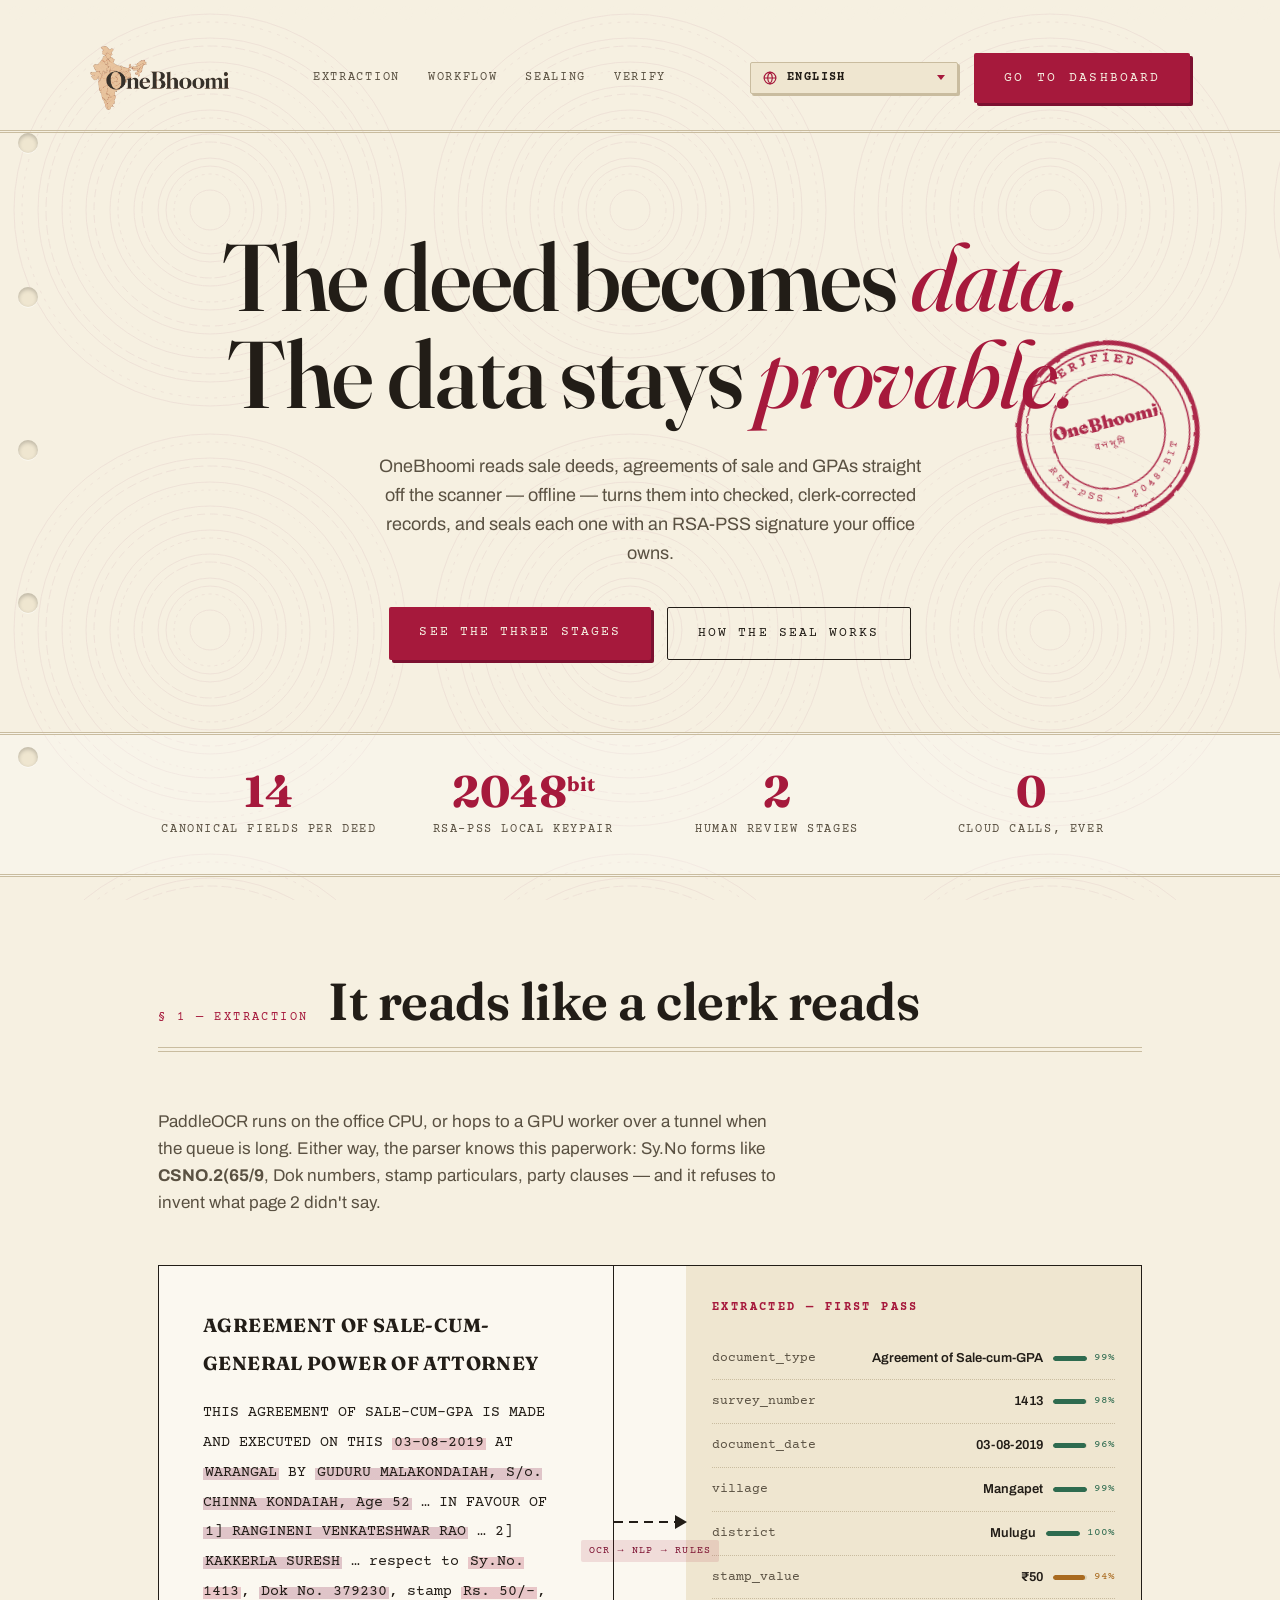
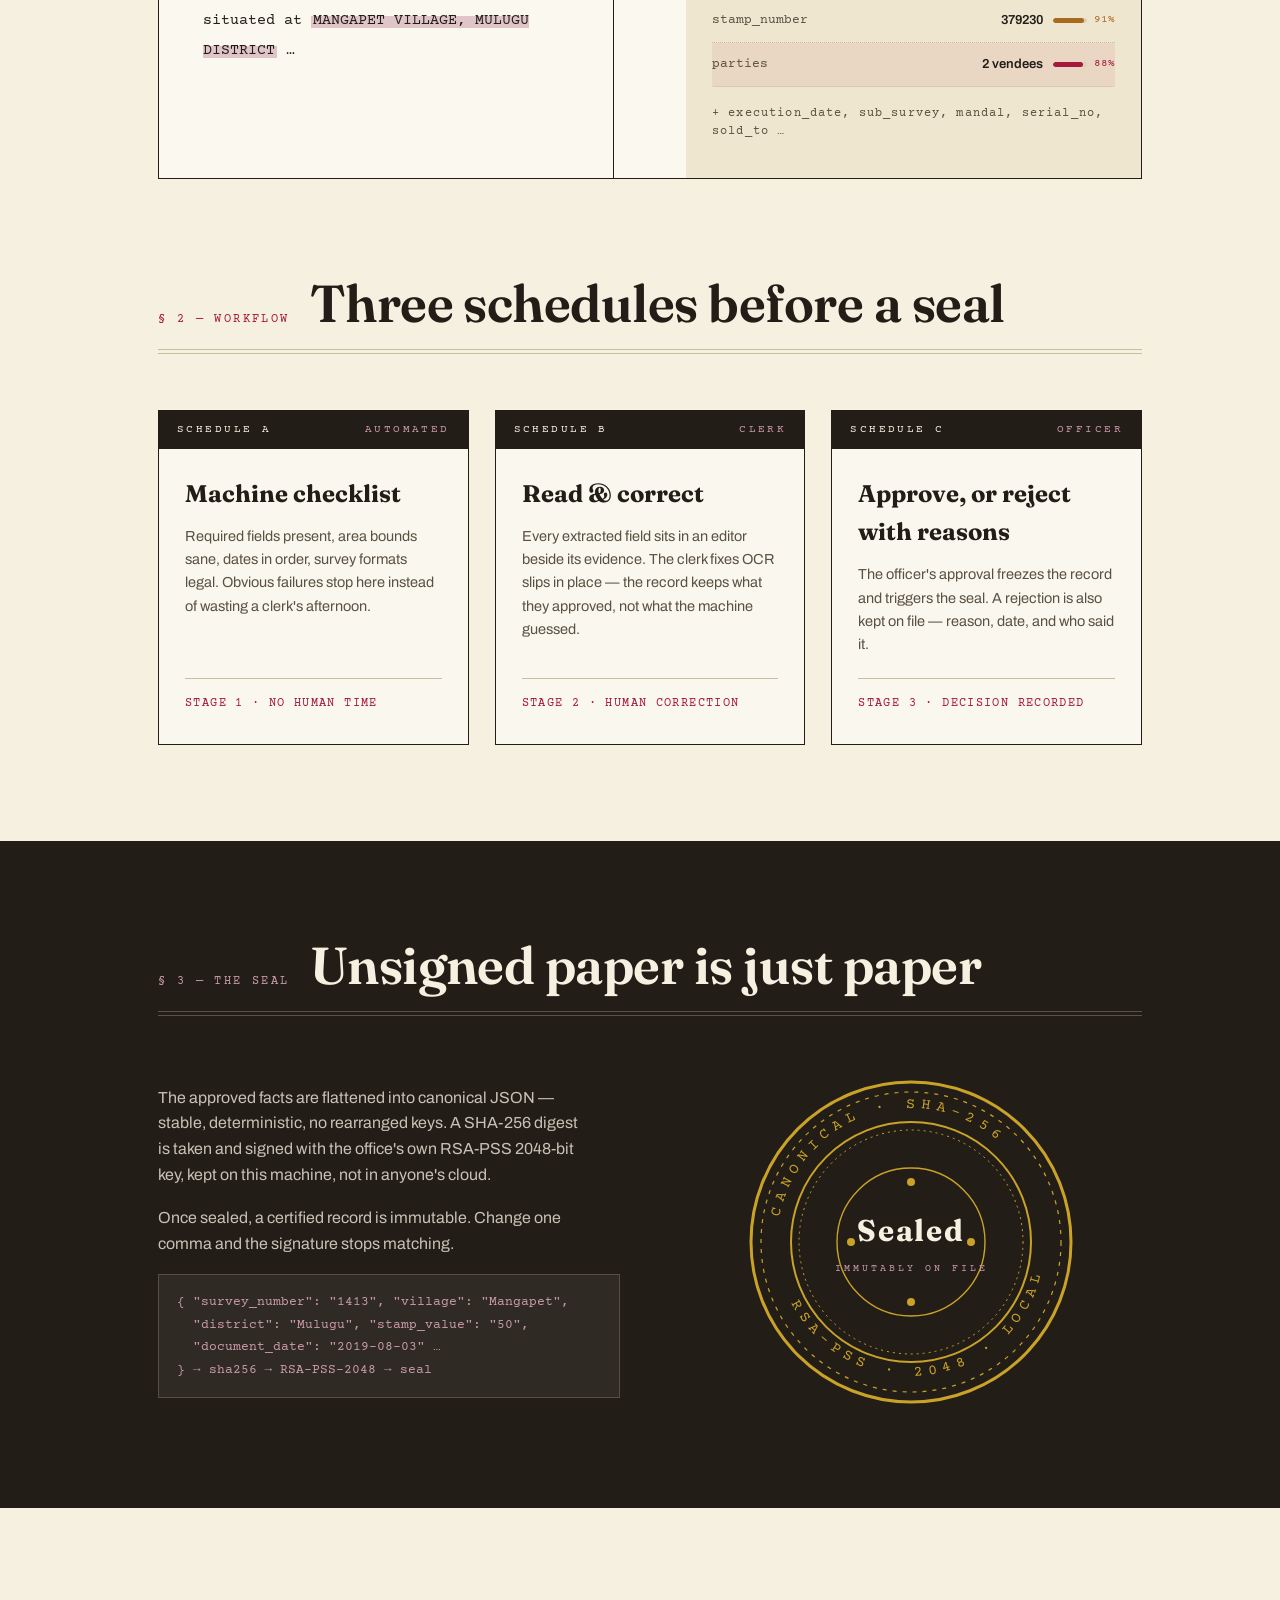
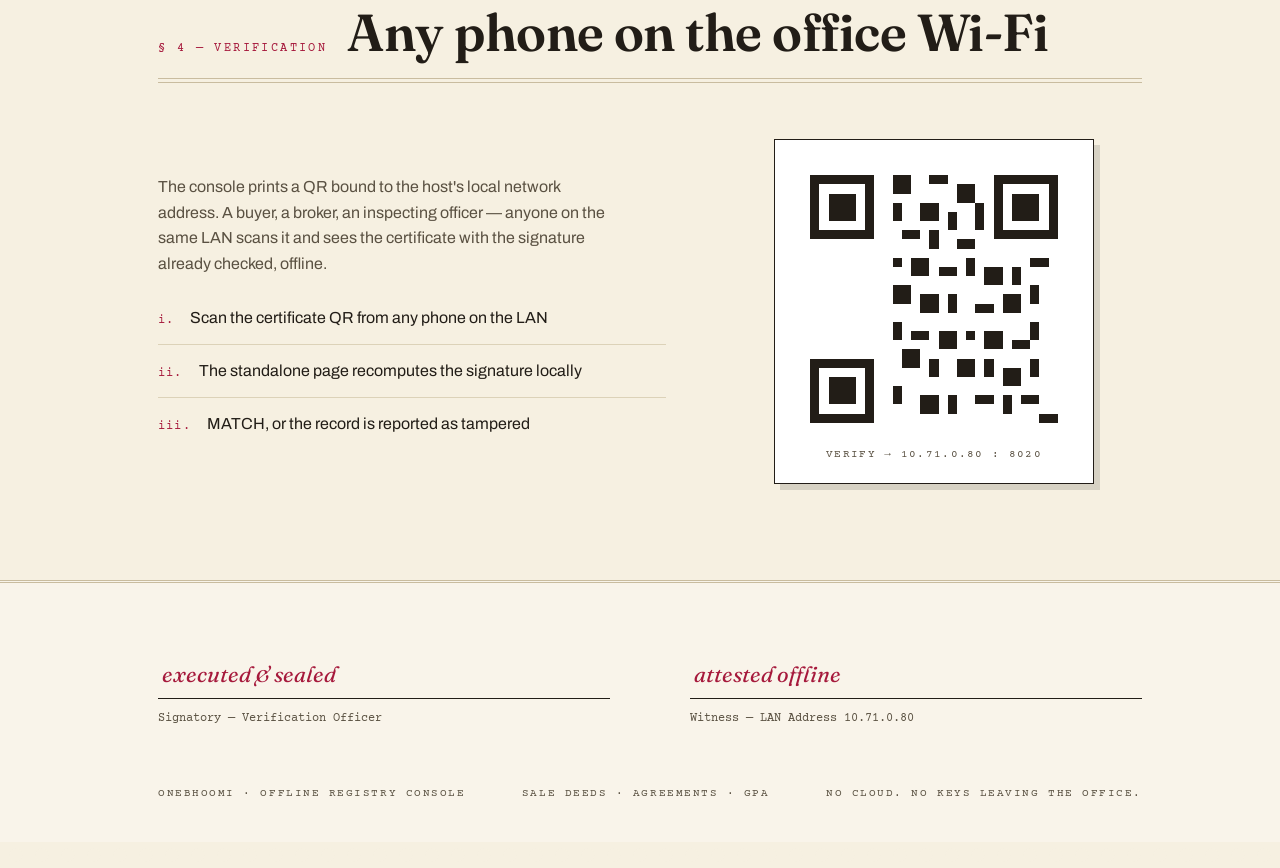
==== 01-onebhoomi-final.html @ 7a5bbd80 "Initial commit: OneBhoomi land digitization platform" ====
<!DOCTYPE html>
<html lang="en">
<head>
<meta charset="UTF-8">
<meta name="viewport" content="width=device-width, initial-scale=1.0">
<title>OneBhoomi — Offline Registry for Land Records</title>
<link rel="preconnect" href="https://fonts.googleapis.com">
<link rel="preconnect" href="https://fonts.gstatic.com" crossorigin>
<link href="https://fonts.googleapis.com/css2?family=Fraunces:ital,opsz,wght@0,9..144,300..900;1,9..144,300..900&family=Archivo:wght@400;500;600;700&family=Courier+Prime:ital,wght@0,400;0,700;1,400&family=Noto+Sans+Devanagari:wght@400;500;600;700&family=Noto+Sans+Telugu:wght@400;500;600;700&family=Noto+Sans+Kannada:wght@400;500;600;700&family=Noto+Sans+Tamil:wght@400;500;600;700&display=swap" rel="stylesheet">
<style>
  :root{
    --paper:#F6F0E1;
    --paper-deep:#EFE6D0;
    --ink:#221D17;
    --ink-soft:#5A5142;
    --stamp:#A6193C;
    --stamp-deep:#7C1030;
    --rosette:#C99AA8;
    --green:#2E6B4F;
    --rule:#C9BC9F;
    --rule-soft:#DCD2B8;
    --serif:"Fraunces",Georgia,serif;
    --type:"Courier Prime","Courier New",monospace;
    --sans:"Archivo",system-ui,sans-serif;
  }
  *{margin:0;padding:0;box-sizing:border-box}
  html{scroll-behavior:smooth}
  body{
    background:var(--paper);
    color:var(--ink);
    font-family:var(--sans);
    font-size:16px;
    line-height:1.6;
    overflow-x:hidden;
  }
  ::selection{background:var(--stamp);color:var(--paper)}

  /* ---------- security guilloche backdrop ---------- */
  .security-bg{
    position:fixed;inset:0;z-index:0;pointer-events:none;
    background-image:url("data:image/svg+xml,%3Csvg xmlns='http://www.w3.org/2000/svg' width='420' height='420' viewBox='0 0 420 420'%3E%3Cg fill='none' stroke='%23C99AA8' stroke-width='1' opacity='.33'%3E%3Ccircle cx='210' cy='210' r='196'/%3E%3Ccircle cx='210' cy='210' r='188' stroke-dasharray='3 6'/%3E%3Ccircle cx='210' cy='210' r='172'/%3E%3Ccircle cx='210' cy='210' r='164' stroke-dasharray='10 4'/%3E%3Ccircle cx='210' cy='210' r='148'/%3E%3Ccircle cx='210' cy='210' r='140' stroke-dasharray='2 5'/%3E%3Ccircle cx='210' cy='210' r='124'/%3E%3Ccircle cx='210' cy='210' r='116' stroke-dasharray='8 5'/%3E%3Ccircle cx='210' cy='210' r='100'/%3E%3Ccircle cx='210' cy='210' r='92' stroke-dasharray='4 4'/%3E%3Ccircle cx='210' cy='210' r='76'/%3E%3Ccircle cx='210' cy='210' r='68' stroke-dasharray='12 3'/%3E%3Ccircle cx='210' cy='210' r='52'/%3E%3Ccircle cx='210' cy='210' r='44'/%3E%3Ccircle cx='210' cy='210' r='36' stroke-dasharray='3 4'/%3E%3Ccircle cx='210' cy='210' r='20'/%3E%3C/g%3E%3C/svg%3E");
    background-size:420px 420px;
    opacity:.5;
  }
  .page{position:relative;z-index:1}

  /* ---------- perforated top & bottom edges ---------- */
  .perf{
    height:26px;width:100%;
    background-image:radial-gradient(circle at 13px 13px, var(--paper) 6px, transparent 7px);
    background-size:26px 26px;
    background-position:center top;
  }
  .perf.bottom{background-position:center bottom}

  /* ---------- marginal punch holes ---------- */
  .punches{position:fixed;left:18px;top:0;bottom:0;width:22px;z-index:2;display:flex;flex-direction:column;justify-content:space-evenly;pointer-events:none}
  .punches i{width:20px;height:20px;border-radius:50%;background:var(--paper-deep);box-shadow:inset 0 2px 4px rgba(0,0,0,.22), 0 1px 0 rgba(255,255,255,.5);display:block}
  @media(max-width:900px){.punches{display:none}}

  .wrap{max-width:1100px;margin:0 auto;padding:0 48px 0 68px}
  @media(max-width:640px){.wrap{padding:0 22px}}

  /* ---------- header as register heading ---------- */
  
  /* ---------- language selector badge (matches registry theme) ---------- */
  .lang-picker {
    display: inline-flex;
    align-items: center;
    gap: 8px;
    background: var(--paper-deep);
    border: 1.5px solid var(--rule);
    border-radius: 2px;
    padding: 6px 12px;
    box-shadow: 2px 2px 0 var(--rule);
    transition: all .15s ease;
    cursor: pointer;
    vertical-align: middle;
  }
  .lang-picker:hover, .lang-picker:focus-within {
    border-color: var(--stamp);
    box-shadow: 2px 2px 0 var(--stamp-deep);
    background: #FFFDF6;
  }
  .lang-picker svg.lang-svg {
    width: 14px;
    height: 14px;
    stroke: var(--stamp);
    fill: none;
    flex-shrink: 0;
    display: inline-block;
    vertical-align: middle;
  }
  .lang-dropdown {
    background: transparent;
    border: none;
    outline: none;
    box-shadow: none;
    font-family: var(--type);
    font-size: 11.5px;
    font-weight: 700;
    letter-spacing: .12em;
    text-transform: uppercase;
    color: var(--ink);
    cursor: pointer;
    appearance: none;
    -webkit-appearance: none;
    -moz-appearance: none;
    padding: 2px 20px 2px 2px;
    margin: 0;
    line-height: 1.2;
    background-image: url("data:image/svg+xml,%3Csvg xmlns='http://www.w3.org/2000/svg' width='10' height='6' viewBox='0 0 10 6'%3E%3Cpath fill='%23A6193C' d='M0 0l5 6 5-6z'/%3E%3C/svg%3E");
    background-repeat: no-repeat;
    background-position: right center;
    background-size: 8px 5px;
  }
  .lang-dropdown:focus {
    outline: none;
    box-shadow: none;
  }
  .lang-dropdown option {
    background: #FFFDF6;
    color: #221D17;
    font-family: var(--sans);
    font-size: 13px;
    font-weight: 600;
    padding: 8px 12px;
    text-transform: none;
    letter-spacing: normal;
  }
  
  /* Font fallbacks for Indic languages */
  html[lang="hi"] body, html[lang="hi"] p, html[lang="hi"] .lede, html[lang="hi"] span, html[lang="hi"] a { font-family: "Noto Sans Devanagari", var(--sans); }
  html[lang="te"] body, html[lang="te"] p, html[lang="te"] .lede, html[lang="te"] span, html[lang="te"] a { font-family: "Noto Sans Telugu", var(--sans); }
  html[lang="kn"] body, html[lang="kn"] p, html[lang="kn"] .lede, html[lang="kn"] span, html[lang="kn"] a { font-family: "Noto Sans Kannada", var(--sans); }
  html[lang="ta"] body, html[lang="ta"] p, html[lang="ta"] .lede, html[lang="ta"] span, html[lang="ta"] a { font-family: "Noto Sans Tamil", var(--sans); }

  header{border-bottom:3px double var(--rule)}
  .reg-bar{
    display:flex;align-items:center;justify-content:space-between;
    padding:20px 0;gap:24px;flex-wrap:nowrap;
  }
  .brand{
    display:flex;align-items:center;gap:14px;text-decoration:none;color:var(--ink);
    white-space:nowrap;flex-shrink:0;
  }
  .brand b{
    font-family:var(--serif);font-weight:900;font-size:26px;letter-spacing:.04em;
    white-space:nowrap;
  }
  .brand span{
    font-family:var(--type);font-size:11px;letter-spacing:.14em;color:var(--stamp);
    text-transform:uppercase;white-space:nowrap;display:inline-block;
  }
  nav{
    display:flex;gap:28px;align-items:center;white-space:nowrap;
  }
  nav a{
    font-family:var(--type);font-size:12px;letter-spacing:.14em;text-transform:uppercase;
    color:var(--ink-soft);text-decoration:none;white-space:nowrap;
  }
  nav a:hover{color:var(--stamp)}
  nav a:focus-visible{outline:2px solid var(--stamp);outline-offset:4px}
  .reg-no{font-family:var(--type);font-size:11px;color:var(--ink-soft);letter-spacing:.12em;white-space:nowrap}
  .reg-right{
    display:flex;align-items:center;gap:16px;white-space:nowrap;flex-shrink:0;
  }
  .btn-head{
    padding:11px 20px;font-size:11.5px;letter-spacing:.14em;word-spacing:.18em;
    white-space:nowrap;flex:none;
  }
  @media(max-width:1100px){.reg-no{display:none}}
  @media(max-width:820px){nav{display:none}}
  @media(max-width:520px){.btn-head{padding:9px 14px}}

  /* ---------- hero ---------- */
  .hero{position:relative;padding:88px 0 72px;text-align:center}
  .hero .eyebrow{
    font-family:var(--type);font-size:12px;letter-spacing:.28em;text-transform:uppercase;
    color:var(--stamp);margin-bottom:28px;
  }
  h1{
    font-family:var(--serif);font-weight:560;
    font-size:clamp(44px,7.4vw,96px);
    line-height:1.02;letter-spacing:-.015em;
    max-width:15ch;margin:0 auto;
  }
  h1 em{font-style:italic;font-weight:420;color:var(--stamp)}
  .hero p.lede{
    max-width:56ch;margin:30px auto 0;font-size:18px;color:var(--ink-soft);
  }
  .hero .acts{margin-top:40px;display:flex;gap:16px;justify-content:center;flex-wrap:wrap}
  .btn{
    font-family:var(--type);font-size:13px;letter-spacing:.16em;text-transform:uppercase;
    text-decoration:none;padding:15px 30px;border-radius:2px;transition:transform .15s ease, box-shadow .15s ease;
  }
  .btn:focus-visible{outline:3px solid var(--stamp);outline-offset:3px}
  .btn-primary{
    background:var(--stamp);color:var(--paper);
    box-shadow:3px 3px 0 var(--stamp-deep);
  }
  .btn-primary:hover{transform:translate(-2px,-2px);box-shadow:5px 5px 0 var(--stamp-deep)}
  .btn-ghost{color:var(--ink);border:1.5px solid var(--ink)}
  .btn-ghost:hover{background:var(--ink);color:var(--paper)}

  /* ---------- rubber stamp (signature) ---------- */
  .stamp{
    position:absolute;right:6%;top:34%;width:190px;height:190px;
    transform:rotate(-14deg) scale(3.4);opacity:0;
    animation:slam .62s cubic-bezier(.2,1.6,.35,1) 1.05s forwards;
    pointer-events:none;
  }
  @media(max-width:1000px){.stamp{right:2%;top:6%;width:130px;height:130px}}
  @media(max-width:640px){.stamp{position:absolute;right:6px;top:-4px;width:104px;height:104px}}
  .stamp svg{width:100%;height:100%;filter:url(#roughen)}
  @keyframes slam{
    0%{transform:rotate(9deg) scale(3.4);opacity:0}
    60%{opacity:1}
    100%{transform:rotate(-14deg) scale(1);opacity:.92}
  }

  /* ---------- particulars strip ---------- */
  .particulars{border-top:3px double var(--rule);border-bottom:3px double var(--rule);padding:34px 0;background:rgba(255,255,255,.28);text-align:center}
  .part-grid{display:grid;grid-template-columns:repeat(4,1fr);gap:32px;text-align:center;justify-items:center;align-items:start}
  @media(max-width:820px){.part-grid{grid-template-columns:repeat(2,1fr)}}
  .part{text-align:center;width:100%}
  .part b{display:block;font-family:var(--serif);font-weight:700;font-size:44px;line-height:1;color:var(--stamp);text-align:center}
  .part b sup{font-size:20px}
  .part span{font-family:var(--type);font-size:11.5px;letter-spacing:.14em;text-transform:uppercase;color:var(--ink-soft);display:block;margin-top:8px;text-align:center}

  /* ---------- section chrome: legal double rules ---------- */
  section{padding:96px 0}
  .sec-head{display:flex;align-items:baseline;gap:20px;margin-bottom:18px;flex-wrap:wrap}
  .sec-head .no{font-family:var(--type);font-size:12px;letter-spacing:.2em;color:var(--stamp);text-transform:uppercase;white-space:nowrap}
  .sec-head h2{font-family:var(--serif);font-weight:620;font-size:clamp(30px,4.4vw,52px);letter-spacing:-.01em;line-height:1.08}
  .sec-sub{max-width:62ch;color:var(--ink-soft);margin-bottom:48px;font-size:17px}
  .double-rule{border:0;border-top:1px solid var(--rule);border-bottom:1px solid var(--rule);height:5px;margin:0 0 56px}

  /* ---------- extraction demo: the parties clause ---------- */
  .extract{display:grid;grid-template-columns:1fr 72px 1fr;gap:0;border:1.5px solid var(--ink);background:rgba(255,255,255,.5)}
  @media(max-width:900px){.extract{grid-template-columns:1fr}}
  .deed{padding:40px 44px;border-right:1.5px solid var(--ink);position:relative;overflow:hidden}
  @media(max-width:900px){.deed{border-right:0;border-bottom:1.5px solid var(--ink)}}
  .deed .clause-head{font-family:var(--serif);font-weight:700;font-size:19px;letter-spacing:.02em;text-transform:uppercase;margin-bottom:16px}
  .deed p{font-family:var(--type);font-size:14.5px;line-height:2.05;color:var(--ink)}
  .hl{background:linear-gradient(transparent 18%, rgba(201,154,168,.55) 18%, rgba(201,154,168,.55) 92%, transparent 92%);padding:0 2px}
  .hl.hot{background:linear-gradient(transparent 18%, rgba(166,25,60,.22) 18%, rgba(166,25,60,.22) 92%, transparent 92%)}
  .fields{padding:32px 26px 36px;background:var(--paper-deep)}
  .fields h3{font-family:var(--type);font-size:12px;letter-spacing:.2em;text-transform:uppercase;color:var(--stamp);margin-bottom:20px}
  .field{display:flex;justify-content:space-between;align-items:center;gap:10px;padding:11px 0;border-bottom:1px dotted var(--rule);font-size:13px}
  .field:last-child{border-bottom:0}
  .field .k{font-family:var(--type);color:var(--ink-soft);flex:none}
  .field .v{font-family:var(--sans);font-weight:600;text-align:right;flex:1}
  .field .conf{display:flex;align-items:center;gap:7px;flex:none}
  .field .conf .bar{width:34px;height:5px;background:var(--rule-soft);border-radius:99px;overflow:hidden}
  .field .conf .bar i{display:block;height:100%;border-radius:99px}
  .field .conf .pc{font-family:var(--type);font-size:10.5px;color:var(--ink-soft);font-variant-numeric:tabular-nums}
  .conf.c-hi .pc{color:var(--green)}  .conf.c-hi .bar i{background:var(--green)}
  .conf.c-md .pc{color:#A96A1F}      .conf.c-md .bar i{background:#A96A1F}
  .conf.c-lo .pc{color:var(--stamp)} .conf.c-lo .bar i{background:var(--stamp)}
  .field.flagged{background:rgba(166,25,60,.08);border-radius:2px}
  .fields .more{margin-top:18px;font-family:var(--type);font-size:11.5px;color:var(--ink-soft);letter-spacing:.1em}

  /* ---------- reading-bench motion (ported from prototype 05 · Sankalan) ---------- */
  .pipe-arrow{display:grid;place-items:center;position:relative;z-index:1}
  .pipe-arrow .shaft{
    width:100%;height:2px;position:relative;
    background:repeating-linear-gradient(90deg,var(--ink) 0 9px,transparent 9px 15px);
    animation:pipeflow 1s linear infinite;
  }
  .pipe-arrow .shaft::after{
    content:"";position:absolute;right:-1px;top:-6px;
    border-left:12px solid var(--ink);border-top:7px solid transparent;border-bottom:7px solid transparent;
  }
  .pipe-arrow .lbl{
    position:absolute;top:calc(50% + 18px);white-space:nowrap;
    font-family:var(--type);font-size:10px;letter-spacing:.12em;color:var(--stamp-deep);
    background:rgba(166,25,60,.12);padding:3px 8px;border-radius:2px;
  }
  @keyframes pipeflow{to{background-position:15px 0}}
  @keyframes pipeflowV{to{background-position:0 15px}}
  .deed::after{
    content:"";position:absolute;left:0;right:0;top:-70px;height:46px;
    background:linear-gradient(180deg,transparent,rgba(166,25,60,.18),transparent);
    animation:scanline 4.6s ease-in-out infinite;pointer-events:none;
  }
  @keyframes scanline{0%{top:-70px}55%,100%{top:105%}}
  @keyframes fieldIn{from{opacity:0;transform:translateX(12px)}to{opacity:1;transform:none}}
  .extract.in .field{animation:fieldIn .45s cubic-bezier(.22,.61,.36,1) backwards}
  .extract.in .field:nth-of-type(1){animation-delay:.18s}
  .extract.in .field:nth-of-type(2){animation-delay:.25s}
  .extract.in .field:nth-of-type(3){animation-delay:.32s}
  .extract.in .field:nth-of-type(4){animation-delay:.39s}
  .extract.in .field:nth-of-type(5){animation-delay:.46s}
  .extract.in .field:nth-of-type(6){animation-delay:.53s}
  .extract.in .field:nth-of-type(7){animation-delay:.60s}
  .extract.in .field:nth-of-type(8){animation-delay:.67s}
  @media(max-width:900px){
    .pipe-arrow{display:flex;align-items:center;justify-content:center;gap:12px;padding:14px 0 6px}
    .pipe-arrow .shaft{
      width:2px;height:38px;flex:none;
      background:repeating-linear-gradient(180deg,var(--ink) 0 9px,transparent 9px 15px);
      animation-name:pipeflowV;
    }
    .pipe-arrow .shaft::after{
      right:auto;left:50%;top:auto;bottom:-1px;transform:translateX(-50%);
      border-left:7px solid transparent;border-right:7px solid transparent;
      border-top:12px solid var(--ink);border-bottom:0;
    }
    .pipe-arrow .lbl{position:static;white-space:normal}
  }
  @media(max-width:520px){
    .field .conf .bar{width:26px}
    .field .conf .pc{display:none}
  }

  /* ---------- schedules (workflow) ---------- */
  .schedules{display:grid;grid-template-columns:repeat(3,1fr);gap:26px}
  @media(max-width:900px){.schedules{grid-template-columns:1fr}}
  .schedule{border:1.5px solid var(--ink);background:rgba(255,255,255,.45);display:flex;flex-direction:column}
  .schedule .tab{
    font-family:var(--type);font-size:11px;letter-spacing:.22em;text-transform:uppercase;
    background:var(--ink);color:var(--paper);padding:10px 18px;display:flex;justify-content:space-between
  }
  .schedule .tab em{font-style:normal;color:var(--rosette)}
  .schedule .body{padding:26px 26px 30px;flex:1;display:flex;flex-direction:column}
  .schedule h3{font-family:var(--serif);font-weight:700;font-size:24px;margin-bottom:12px}
  .schedule p{color:var(--ink-soft);font-size:14.5px;flex:1}
  .schedule .foot{margin-top:22px;padding-top:16px;border-top:1px solid var(--rule);font-family:var(--type);font-size:11.5px;letter-spacing:.12em;text-transform:uppercase;color:var(--stamp)}

  /* ---------- sealing section ---------- */
  .sealing{background:var(--ink);color:var(--paper);position:relative;overflow:hidden}
  .sealing .wrap{position:relative;z-index:1}
  .sealing .sec-head .no{color:var(--rosette)}
  .sealing h2{color:var(--paper)}
  .sealing .sec-sub{color:rgba(246,240,225,.72)}
  .seal-grid{display:grid;grid-template-columns:1fr 1fr;gap:60px;align-items:center}
  @media(max-width:900px){.seal-grid{grid-template-columns:1fr}}
  .seal-grid p{color:rgba(246,240,225,.78);font-size:16px;max-width:48ch;margin-bottom:18px}
  .seal-grid code{
    display:block;font-family:var(--type);font-size:12.5px;color:var(--rosette);
    background:rgba(246,240,225,.06);border:1px solid rgba(246,240,225,.18);
    padding:16px 18px;line-height:1.8;overflow-x:auto;white-space:nowrap
  }
  .seal-visual{display:flex;justify-content:center;position:relative}
  .big-seal{width:min(340px,80vw);animation:slowspin 90s linear infinite}
  @keyframes slowspin{to{transform:rotate(360deg)}}
  .seal-center{
    position:absolute;inset:0;display:flex;flex-direction:column;align-items:center;justify-content:center;
    text-align:center;pointer-events:none;
  }
  .seal-center b{font-family:var(--serif);font-size:30px;letter-spacing:.06em}
  .seal-center span{font-family:var(--type);font-size:10px;letter-spacing:.3em;color:var(--rosette);margin-top:6px;text-transform:uppercase}

  /* ---------- LAN verify ---------- */
  .lan{display:grid;grid-template-columns:1.1fr .9fr;gap:60px;align-items:center}
  @media(max-width:900px){.lan{grid-template-columns:1fr}}
  .lan-copy p{color:var(--ink-soft);font-size:16px;margin-bottom:16px;max-width:50ch}
  .lan-steps{list-style:none;margin-top:8px}
  .lan-steps li{
    display:flex;gap:16px;align-items:baseline;padding:13px 0;border-bottom:1px solid var(--rule-soft);
  }
  .lan-steps li:last-child{border-bottom:0}
  .lan-steps .n{font-family:var(--type);color:var(--stamp);font-size:12px;letter-spacing:.1em;white-space:nowrap}
  .qr-card{
    justify-self:center;background:#fff;border:1.5px solid var(--ink);padding:26px 26px 20px;
    box-shadow:6px 6px 0 rgba(34,29,23,.14);transform:rotate(1.6deg);max-width:320px;text-align:center
  }
  .qr-card svg{width:100%;height:auto;display:block}
  .qr-card figcaption{margin-top:14px;font-family:var(--type);font-size:11px;letter-spacing:.12em;color:var(--ink-soft);text-transform:uppercase}

  /* ---------- footer ---------- */
  footer{border-top:3px double var(--rule);padding:64px 0 40px;background:rgba(255,255,255,.3)}
  .sig-row{display:grid;grid-template-columns:1fr 1fr;gap:80px;margin-bottom:56px}
  @media(max-width:700px){.sig-row{grid-template-columns:1fr;gap:48px}}
  .sig{font-family:var(--type);font-size:12px;color:var(--ink-soft)}
  .sig .line{border-bottom:1.5px solid var(--ink);height:52px;margin-bottom:10px;display:flex;align-items:flex-end;padding:0 4px 6px;font-family:var(--serif);font-style:italic;font-size:22px;color:var(--stamp)}
  .foot-note{display:flex;justify-content:space-between;gap:20px;flex-wrap:wrap;font-family:var(--type);font-size:11px;letter-spacing:.14em;text-transform:uppercase;color:var(--ink-soft)}

  /* ---------- reveals ---------- */
  .rv{opacity:0;transform:translateY(26px);transition:opacity .7s ease, transform .7s ease}
  .rv.in{opacity:1;transform:none}
  @media (prefers-reduced-motion: reduce){
    .rv{opacity:1;transform:none;transition:none}
    .stamp{animation:none;transform:rotate(-14deg) scale(1);opacity:.92}
    .big-seal{animation:none}
    html{scroll-behavior:auto}
    .deed::after{display:none}
    .pipe-arrow .shaft{animation:none}
    .extract.in .field{animation:none}
  }
  .static .stamp{animation:none;transform:rotate(-14deg) scale(1);opacity:.92}
  .static .big-seal{animation:none}
  .static .rv{opacity:1;transform:none;transition:none}
  .static .deed::after{display:none}
  .static .pipe-arrow .shaft{animation:none}
  .static .extract.in .field{animation:none}
</style>
</head>
<body>

<div class="security-bg" aria-hidden="true"></div>
<div class="punches" aria-hidden="true"><i></i><i></i><i></i><i></i><i></i></div>

<svg width="0" height="0" style="position:absolute" aria-hidden="true">
  <filter id="roughen">
    <feTurbulence type="fractalNoise" baseFrequency="0.09" numOctaves="2" result="n"/>
    <feDisplacementMap in="SourceGraphic" in2="n" scale="2.5"/>
  </filter>
</svg>

<div class="perf" aria-hidden="true"></div>
<div class="page">

<header>
  <div class="wrap reg-bar">
    <a class="brand" href="#top" style="display:inline-flex; align-items:center; text-decoration:none;">
      <img src="/logo.png?v=20260904d" alt="OneBhoomi" style="height:64px; width:auto; display:block; mix-blend-mode:multiply; filter:contrast(1.02);">
    </a>


    <nav aria-label="Sections">
      <a href="#extraction" data-i18n="nav_extract">Extraction</a>
      <a href="#workflow" data-i18n="nav_workflow">Workflow</a>
      <a href="#sealing" data-i18n="nav_sealing">Sealing</a>
      <a href="#verify" data-i18n="nav_verify">Verify</a>
    </nav>
    <div class="reg-right">
      <div class="lang-picker" title="Change Language">
        <svg class="lang-svg" viewBox="0 0 24 24" stroke-width="2" stroke-linecap="round" stroke-linejoin="round">
          <circle cx="12" cy="12" r="10"></circle>
          <line x1="2" y1="12" x2="22" y2="12"></line>
          <path d="M12 2a15.3 15.3 0 0 1 4 10 15.3 15.3 0 0 1-4 10 15.3 15.3 0 0 1-4-10 15.3 15.3 0 0 1 4-10z"></path>
        </svg>
        <select id="langSelect" class="lang-dropdown" aria-label="Select Language">
          <option value="en" selected>English</option>
          <option value="hi">हिंदी (Hindi)</option>
          <option value="te">తెలుగు (Telugu)</option>
          <option value="kn">ಕನ್ನಡ (Kannada)</option>
          <option value="ta">தமிழ் (Tamil)</option>
        </select>
      </div>
      <a class="btn btn-primary btn-head" href="/dashboard" data-i18n="nav_dashboard">Go to Dashboard</a>
    </div>
</header>

<main id="top">

  <!-- HERO -->
  <section class="hero" style="padding-top:96px">
    <div class="wrap">
      <h1 data-i18n="hero_h1">The deed becomes <em>data.</em><br>The data stays <em>provable.</em></h1>
      <p class="lede" data-i18n="hero_lede">OneBhoomi reads sale deeds, agreements of sale and GPAs straight off the scanner — offline — turns them into checked, clerk-corrected records, and seals each one with an RSA-PSS signature your office owns.</p>
      <div class="acts">
        <a class="btn btn-primary" href="#workflow" data-i18n="hero_act_stages">See the three stages</a>
        <a class="btn btn-ghost" href="#sealing" data-i18n="hero_act_seal">How the seal works</a>
      </div>
      <div class="stamp" aria-hidden="true">
        <svg viewBox="0 0 200 200">
          <circle cx="100" cy="100" r="94" fill="none" stroke="#A6193C" stroke-width="5"/>
          <circle cx="100" cy="100" r="86" fill="none" stroke="#A6193C" stroke-width="1.6"/>
          <circle cx="100" cy="100" r="60" fill="none" stroke="#A6193C" stroke-width="1.6"/>
          <path id="stArcTop" d="M 100 100 m -74 0 a 74 74 0 1 1 148 0" fill="none"/>
          <path id="stArcBot" d="M 100 100 m -73 0 a 73 73 0 1 0 146 0" fill="none"/>
          <text font-family="Courier Prime, monospace" font-size="14.5" letter-spacing="3.4" fill="#A6193C" font-weight="700" text-anchor="middle">
            <textPath href="#stArcTop" startOffset="50%" data-i18n="stamp_top">VERIFIED</textPath>
          </text>
          <text font-family="Courier Prime, monospace" font-size="11.5" letter-spacing="2.6" fill="#A6193C" text-anchor="middle">
            <textPath href="#stArcBot" startOffset="50%" data-i18n="stamp_bot">RSA-PSS · 2048-BIT</textPath>
          </text>
          <text x="100" y="96" text-anchor="middle" font-family="Fraunces, serif" font-weight="900" font-size="19" fill="#A6193C" data-i18n="stamp_brand">OneBhoomi</text>
          <text x="100" y="116" text-anchor="middle" font-family="Courier Prime, monospace" font-size="10" letter-spacing="2" fill="#A6193C" data-i18n="stamp_sub">वनभूमि</text>
        </svg>
      </div>
    </div>
  </section>

  <!-- PARTICULARS -->
  <div class="particulars">
    <div class="wrap part-grid">
      <div class="part rv"><b>14</b><span data-i18n="part_fields">canonical fields per deed</span></div>
      <div class="part rv"><b>2048<sup>bit</sup></b><span data-i18n="part_keys">RSA-PSS local keypair</span></div>
      <div class="part rv"><b>2</b><span data-i18n="part_stages">human review stages</span></div>
      <div class="part rv"><b>0</b><span data-i18n="part_cloud">cloud calls, ever</span></div>
    </div>
  </div>

  <!-- EXTRACTION -->
  <section id="extraction">
    <div class="wrap">
      <div class="sec-head rv"><span class="no" data-i18n="sec1_no">§ 1 — Extraction</span><h2 data-i18n="sec1_h2">It reads like a clerk reads</h2></div>
      <hr class="double-rule">
      <p class="sec-sub rv" data-i18n="sec1_sub">PaddleOCR runs on the office CPU, or hops to a GPU worker over a tunnel when the queue is long. Either way, the parser knows this paperwork: Sy.No forms like <strong>CSNO.2(65/9</strong>, Dok numbers, stamp particulars, party clauses — and it refuses to invent what page&nbsp;2 didn't say.</p>
      <!-- reading-bench motion ported from prototypes/05-sankalan: scan-line sweep, flowing arrow, field cascade, confidence fills -->
      <div class="extract rv">
        <div class="deed">
          <p class="clause-head" data-i18n="deed_clause">Agreement of Sale-cum-General Power of Attorney</p>
          <p data-i18n="deed_excerpt">THIS AGREEMENT OF SALE-CUM-GPA IS MADE AND EXECUTED ON THIS <span class="hl hot">03-08-2019</span> AT <span class="hl">WARANGAL</span> BY <span class="hl">GUDURU MALAKONDAIAH, S/o. CHINNA KONDAIAH, Age 52</span> … IN FAVOUR OF <span class="hl">1] RANGINENI VENKATESHWAR RAO</span> … 2] <span class="hl">KAKKERLA SURESH</span> … respect to <span class="hl hot">Sy.No. 1413</span>, <span class="hl">Dok No. 379230</span>, stamp <span class="hl hot">Rs. 50/-</span>, situated at <span class="hl">MANGAPET VILLAGE, MULUGU DISTRICT</span> …</p>
        </div>
        <div class="pipe-arrow" aria-hidden="true">
          <div class="shaft"></div>
          <span class="lbl" data-i18n="pipe_lbl">OCR → NLP → RULES</span>
        </div>
        <aside class="fields" aria-label="Extracted fields">
          <h3 data-i18n="ext_first_pass">Extracted — first pass</h3>
          <div class="field"><span class="k" data-i18n="k_doc_type">document_type</span><span class="v" data-i18n="v_doc_type">Agreement of Sale-cum-GPA</span><span class="conf c-hi"><span class="bar"><i style="width:99%"></i></span><span class="pc">99%</span></span></div>
          <div class="field"><span class="k" data-i18n="k_survey_no">survey_number</span><span class="v">1413</span><span class="conf c-hi"><span class="bar"><i style="width:98%"></i></span><span class="pc">98%</span></span></div>
          <div class="field"><span class="k" data-i18n="k_doc_date">document_date</span><span class="v">03-08-2019</span><span class="conf c-hi"><span class="bar"><i style="width:96%"></i></span><span class="pc">96%</span></span></div>
          <div class="field"><span class="k" data-i18n="k_village">village</span><span class="v" data-i18n="v_village">Mangapet</span><span class="conf c-hi"><span class="bar"><i style="width:99%"></i></span><span class="pc">99%</span></span></div>
          <div class="field"><span class="k" data-i18n="k_district">district</span><span class="v" data-i18n="v_district">Mulugu</span><span class="conf c-hi"><span class="bar"><i style="width:100%"></i></span><span class="pc">100%</span></span></div>
          <div class="field"><span class="k" data-i18n="k_stamp_val">stamp_value</span><span class="v">₹50</span><span class="conf c-md"><span class="bar"><i style="width:94%"></i></span><span class="pc">94%</span></span></div>
          <div class="field"><span class="k" data-i18n="k_stamp_no">stamp_number</span><span class="v">379230</span><span class="conf c-md"><span class="bar"><i style="width:91%"></i></span><span class="pc">91%</span></span></div>
          <div class="field flagged"><span class="k" data-i18n="k_parties">parties</span><span class="v" data-i18n="v_parties">2 vendees</span><span class="conf c-lo"><span class="bar"><i style="width:88%"></i></span><span class="pc">88%</span></span></div>
          <p class="more" data-i18n="ext_more">+ execution_date, sub_survey, mandal, serial_no, sold_to …</p>
        </aside>
      </div>
    </div>
  </section>

  <!-- WORKFLOW -->
  <section id="workflow" style="padding-top:0">
    <div class="wrap">
      <div class="sec-head rv"><span class="no" data-i18n="sec2_no">§ 2 — Workflow</span><h2 data-i18n="sec2_h2">Three schedules before a seal</h2></div>
      <hr class="double-rule">
      <div class="schedules">
        <article class="schedule rv">
          <div class="tab"><span data-i18n="sched_a_tab">Schedule A</span><em data-i18n="sched_a_sub">automated</em></div>
          <div class="body">
            <h3 data-i18n="sched_a_h3">Machine checklist</h3>
            <p data-i18n="sched_a_p">Required fields present, area bounds sane, dates in order, survey formats legal. Obvious failures stop here instead of wasting a clerk's afternoon.</p>
            <div class="foot" data-i18n="sched_a_foot">Stage 1 · No human time</div>
          </div>
        </article>
        <article class="schedule rv">
          <div class="tab"><span data-i18n="sched_b_tab">Schedule B</span><em data-i18n="sched_b_sub">clerk</em></div>
          <div class="body">
            <h3 data-i18n="sched_b_h3">Read &amp; correct</h3>
            <p data-i18n="sched_b_p">Every extracted field sits in an editor beside its evidence. The clerk fixes OCR slips in place — the record keeps what they approved, not what the machine guessed.</p>
            <div class="foot" data-i18n="sched_b_foot">Stage 2 · Human correction</div>
          </div>
        </article>
        <article class="schedule rv">
          <div class="tab"><span data-i18n="sched_c_tab">Schedule C</span><em data-i18n="sched_c_sub">officer</em></div>
          <div class="body">
            <h3 data-i18n="sched_c_h3">Approve, or reject with reasons</h3>
            <p data-i18n="sched_c_p">The officer's approval freezes the record and triggers the seal. A rejection is also kept on file — reason, date, and who said it.</p>
            <div class="foot" data-i18n="sched_c_foot">Stage 3 · Decision recorded</div>
          </div>
        </article>
      </div>
    </div>
  </section>

  <!-- SEALING -->
  <section id="sealing" class="sealing">
    <div class="wrap">
      <div class="sec-head rv"><span class="no" data-i18n="sec3_no">§ 3 — The Seal</span><h2 data-i18n="sec3_h2">Unsigned paper is just paper</h2></div>
      <hr class="double-rule" style="border-color:rgba(246,240,225,.25)">
      <div class="seal-grid">
        <div class="rv">
          <p data-i18n="sec3_p1">The approved facts are flattened into canonical JSON — stable, deterministic, no rearranged keys. A SHA-256 digest is taken and signed with the office's own RSA-PSS 2048-bit key, kept on this machine, not in anyone's cloud.</p>
          <p data-i18n="sec3_p2">Once sealed, a certified record is immutable. Change one comma and the signature stops matching.</p>
          <code>{ "survey_number": "1413", "village": "Mangapet",<br>&nbsp;&nbsp;"district": "Mulugu", "stamp_value": "50",<br>&nbsp;&nbsp;"document_date": "2019-08-03" …<br>} → sha256 → RSA-PSS-2048 → seal</code>
        </div>
        <div class="seal-visual rv">
          <svg class="big-seal" viewBox="0 0 340 340" aria-hidden="true">
            <g fill="none" stroke="#C9A227">
              <circle cx="170" cy="170" r="160" stroke-width="3"/>
              <circle cx="170" cy="170" r="150" stroke-width="1.2" stroke-dasharray="4 6"/>
              <circle cx="170" cy="170" r="120" stroke-width="2"/>
              <circle cx="170" cy="170" r="112" stroke-width="1" stroke-dasharray="2 4"/>
              <circle cx="170" cy="170" r="74" stroke-width="1.4"/>
            </g>
            <path id="sealTop" d="M 170 170 m -134 0 a 134 134 0 1 1 268 0" fill="none"/>
            <path id="sealBot" d="M 170 170 m -134 0 a 134 134 0 1 0 268 0" fill="none"/>
            <text font-family="Courier Prime, monospace" font-size="15" letter-spacing="6" fill="#C9A227">
              <textPath href="#sealTop" startOffset="6%" data-i18n="seal_circle_top">CANONICAL · SHA-256</textPath>
            </text>
          <text font-family="Courier Prime, monospace" font-size="15" letter-spacing="6" fill="#C9A227">
            <textPath href="#sealBot" startOffset="15%" data-i18n="seal_circle_bot">RSA-PSS · 2048 · LOCAL</textPath>
          </text>
            <g fill="#C9A227">
              <circle cx="170" cy="110" r="4"/><circle cx="230" cy="170" r="4"/>
              <circle cx="170" cy="230" r="4"/><circle cx="110" cy="170" r="4"/>
            </g>
          </svg>
          <div class="seal-center"><b data-i18n="seal_center_h">Sealed</b><span data-i18n="seal_center_sub">Immutably on file</span></div>
        </div>
      </div>
    </div>
  </section>

  <!-- LAN VERIFY -->
  <section id="verify">
    <div class="wrap">
      <div class="sec-head rv"><span class="no" data-i18n="sec4_no">§ 4 — Verification</span><h2 data-i18n="sec4_h2">Any phone on the office Wi-Fi</h2></div>
      <hr class="double-rule">
      <div class="lan">
        <div class="lan-copy rv">
          <p data-i18n="sec4_p">The console prints a QR bound to the host's local network address. A buyer, a broker, an inspecting officer — anyone on the same LAN scans it and sees the certificate with the signature already checked, offline.</p>
          <ul class="lan-steps">
            <li><span class="n">i.</span><span data-i18n="sec4_step1">Scan the certificate QR from any phone on the LAN</span></li>
            <li><span class="n">ii.</span><span data-i18n="sec4_step2">The standalone page recomputes the signature locally</span></li>
            <li><span class="n">iii.</span><span data-i18n="sec4_step3">MATCH, or the record is reported as tampered</span></li>
          </ul>
        </div>
        <figure class="qr-card rv" aria-label="Sample certificate QR code">
          <svg viewBox="0 0 29 29" shape-rendering="crispEdges" role="img" aria-label="Decorative QR pattern">
            <rect width="29" height="29" fill="#fff"/>
            <g fill="#221D17">
              <rect x="1" y="1" width="7" height="7"/><rect x="21" y="1" width="7" height="7"/><rect x="1" y="21" width="7" height="7"/>
              <rect x="2" y="2" width="5" height="5" fill="#fff"/><rect x="22" y="2" width="5" height="5" fill="#fff"/><rect x="2" y="22" width="5" height="5" fill="#fff"/>
              <rect x="3" y="3" width="3" height="3"/><rect x="23" y="3" width="3" height="3"/><rect x="3" y="23" width="3" height="3"/>
              <path d="M10 1h2v2h-2zM14 1h2v1h-2zM17 2h2v2h-2zM10 4h1v2h-1zM13 4h2v2h-2zM16 5h1v2h-1zM19 4h1v3h-1zM11 7h2v1h-2zM14 7h1v2h-1zM17 8h2v1h-2zM10 10h1v1h-1zM12 10h2v2h-2zM15 11h2v1h-2zM18 10h1v2h-1zM20 11h2v2h-2zM23 11h1v2h-1zM25 10h2v1h-2zM10 13h2v2h-2zM13 14h2v2h-2zM16 14h1v2h-1zM19 15h2v1h-2zM22 14h2v2h-2zM25 13h1v2h-1zM10 17h1v2h-1zM12 18h2v1h-2zM15 18h2v2h-2zM18 18h1v1h-1zM20 18h2v2h-2zM23 19h2v1h-2zM25 17h1v2h-1zM11 20h2v2h-2zM14 21h1v2h-1zM17 21h2v2h-2zM20 21h1v2h-1zM22 22h2v2h-2zM25 21h1v2h-1zM10 24h1v2h-1zM13 25h2v2h-2zM16 25h1v2h-1zM19 25h2v1h-2zM22 25h1v2h-1zM24 25h2v1h-2zM26 27h2v1h-2z"/>
            </g>
          </svg>
          <figcaption>verify → 10.71.0.80 : 8020</figcaption>
        </figure>
      </div>
    </div>
  </section>

</main>

<footer>
  <div class="wrap">
    <div class="sig-row">
      <div class="sig"><div class="line" data-i18n="sig_officer_line">executed &amp; sealed</div><span data-i18n="sig_officer_lbl">Signatory — Verification Officer</span></div>
      <div class="sig"><div class="line" data-i18n="sig_witness_line">attested offline</div><span data-i18n="sig_witness_lbl">Witness — LAN Address 10.71.0.80</span></div>
    </div>
    <div class="foot-note">
      <span data-i18n="footer_title">OneBhoomi · Offline Registry Console</span>
      <span data-i18n="footer_sub">Sale Deeds · Agreements · GPA</span>
      <span data-i18n="footer_cloud">No cloud. No keys leaving the office.</span>
    </div>
  </div>
</footer>

</div>
<div class="perf bottom" aria-hidden="true"></div>

<script>
  const STATIC = new URLSearchParams(location.search).has('static');
  if (STATIC) document.documentElement.classList.add('static');
  const REDUCED = window.matchMedia('(prefers-reduced-motion: reduce)').matches;

  /* confidence bars: zeroed here, filled when the bench reveals (ported from prototype 05) */
  const bench = document.querySelector('.extract');
  if (bench && !STATIC && !REDUCED && 'IntersectionObserver' in window) {
    bench.querySelectorAll('.conf .bar i').forEach(bar=>{
      bar.dataset.w = bar.style.width;
      bar.style.width = '0%';
    });
  }

  const io = new IntersectionObserver((es)=>{
    es.forEach(e=>{
      if(!e.isIntersecting) return;
      e.target.classList.add('in');
      if(e.target === bench){
        bench.querySelectorAll('.conf .bar i').forEach((bar,i)=>{
          setTimeout(()=>{
            bar.style.transition = 'width .5s cubic-bezier(.22,.61,.36,1)';
            bar.style.width = bar.dataset.w;
          }, 260 + i*70);
        });
      }
      io.unobserve(e.target);
    });
  },{threshold:.15});
  document.querySelectorAll('.rv').forEach(el=>io.observe(el));
</script>

<script>
const ONEBHOOMI_I18N = {"en": {"brand_title": "OneBhoomi", "brand_sub": "offline registry", "nav_extract": "Extraction", "nav_workflow": "Workflow", "nav_sealing": "Sealing", "nav_verify": "Verify", "nav_dashboard": "Go to Dashboard", "hero_eyebrow": "India Non-Judicial · ₹50 · Telangana", "hero_h1": "The deed becomes <em>data.</em><br>The data stays <em>provable.</em>", "hero_lede": "OneBhoomi reads sale deeds, agreements of sale and GPAs straight off the scanner — offline — turns them into checked, clerk-corrected records, and seals each one with an RSA-PSS signature your office owns.", "hero_act_stages": "See the three stages", "hero_act_seal": "How the seal works", "stamp_top": "VERIFIED", "stamp_bot": "RSA-PSS · 2048-BIT", "stamp_brand": "OneBhoomi", "stamp_sub": "वनभूमि", "part_fields": "canonical fields per deed", "part_keys": "RSA-PSS local keypair", "part_stages": "human review stages", "part_cloud": "cloud calls, ever", "sec1_no": "§ 1 — Extraction", "sec1_h2": "It reads like a clerk reads", "sec1_sub": "PaddleOCR runs on the office CPU, or hops to a GPU worker over a tunnel when the queue is long. Either way, the parser knows this paperwork: Sy.No forms like <strong>CSNO.2(65/9</strong>, Dok numbers, stamp particulars, party clauses — and it refuses to invent what page&nbsp;2 didn't say.", "deed_clause": "Agreement of Sale-cum-General Power of Attorney", "deed_excerpt": "THIS AGREEMENT OF SALE-CUM-GPA IS MADE AND EXECUTED ON THIS <span class=\"hl hot\">03-08-2019</span> AT <span class=\"hl\">WARANGAL</span> BY <span class=\"hl\">GUDURU MALAKONDAIAH, S/o. CHINNA KONDAIAH, Age 52</span> … IN FAVOUR OF <span class=\"hl\">1] RANGINENI VENKATESHWAR RAO</span> … 2] <span class=\"hl\">KAKKERLA SURESH</span> … respect to <span class=\"hl hot\">Sy.No. 1413</span>, <span class=\"hl\">Dok No. 379230</span>, stamp <span class=\"hl hot\">Rs. 50/-</span>, situated at <span class=\"hl\">MANGAPET VILLAGE, MULUGU DISTRICT</span> …", "pipe_lbl": "OCR → NLP → RULES", "ext_first_pass": "Extracted — first pass", "k_doc_type": "document_type", "v_doc_type": "Agreement of Sale-cum-GPA", "k_survey_no": "survey_number", "k_doc_date": "document_date", "k_village": "village", "v_village": "Mangapet", "k_district": "district", "v_district": "Mulugu", "k_stamp_val": "stamp_value", "k_stamp_no": "stamp_number", "k_parties": "parties", "v_parties": "2 vendees", "ext_more": "+ execution_date, sub_survey, mandal, serial_no, sold_to …", "sec2_no": "§ 2 — Workflow", "sec2_h2": "Three schedules before a seal", "sched_a_tab": "Schedule A", "sched_a_sub": "automated", "sched_a_h3": "Machine checklist", "sched_a_p": "Required fields present, area bounds sane, dates in order, survey formats legal. Obvious failures stop here instead of wasting a clerk's afternoon.", "sched_a_foot": "Stage 1 · No human time", "sched_b_tab": "Schedule B", "sched_b_sub": "clerk", "sched_b_h3": "Read &amp; correct", "sched_b_p": "Every extracted field sits in an editor beside its evidence. The clerk fixes OCR slips in place — the record keeps what they approved, not what the machine guessed.", "sched_b_foot": "Stage 2 · Human correction", "sched_c_tab": "Schedule C", "sched_c_sub": "officer", "sched_c_h3": "Approve, or reject with reasons", "sched_c_p": "The officer's approval freezes the record and triggers the seal. A rejection is also kept on file — reason, date, and who said it.", "sched_c_foot": "Stage 3 · Decision recorded", "sec3_no": "§ 3 — The Seal", "sec3_h2": "Unsigned paper is just paper", "sec3_p1": "The approved facts are flattened into canonical JSON — stable, deterministic, no rearranged keys. A SHA-256 digest is taken and signed with the office's own RSA-PSS 2048-bit key, kept on this machine, not in anyone's cloud.", "sec3_p2": "Once sealed, a certified record is immutable. Change one comma and the signature stops matching.", "seal_circle_top": "CANONICAL · SHA-256", "seal_circle_bot": "RSA-PSS · 2048 · LOCAL", "seal_center_h": "Sealed", "seal_center_sub": "Immutably on file", "sec4_no": "§ 4 — Verification", "sec4_h2": "Any phone on the office Wi-Fi", "sec4_p": "The console prints a QR bound to the host's local network address. A buyer, a broker, an inspecting officer — anyone on the same LAN scans it and sees the certificate with the signature already checked, offline.", "sec4_step1": "Scan the certificate QR from any phone on the LAN", "sec4_step2": "The standalone page recomputes the signature locally", "sec4_step3": "MATCH, or the record is reported as tampered", "sig_officer_line": "executed &amp; sealed", "sig_officer_lbl": "Signatory — Verification Officer", "sig_witness_line": "attested offline", "sig_witness_lbl": "Witness — LAN Address 10.71.0.80", "footer_title": "OneBhoomi · Offline Registry Console", "footer_sub": "Sale Deeds · Agreements · GPA", "footer_cloud": "No cloud. No keys leaving the office."}, "hi": {"brand_title": "वनभूमि", "brand_sub": "वनभूमि &nbsp;·&nbsp; ऑफ़लाइन रजिस्ट्री", "nav_extract": "निष्कर्षण", "nav_workflow": "कार्यप्रणाली", "nav_sealing": "डिजिटल मुहर", "nav_verify": "सत्यापन", "nav_dashboard": "डैशबोर्ड पर जाएं", "hero_eyebrow": "भारत गैर-न्यायिक · ₹50 · तेलंगाना", "hero_h1": "विलेख बनता है <em>डेटा।</em><br>डेटा रहता है <em>प्रमाण्य।</em>", "hero_lede": "वनभूमि बिक्री विलेख, बिक्री समझौते और जीपीए को स्कैनर से सीधे ऑफ़लाइन पढ़ता है — क्लर्क द्वारा सत्यापित रिकॉर्ड में बदलता है, और कार्यालय की अपनी RSA-PSS डिजिटल सील से प्रमाणित करता है।", "hero_act_stages": "तीनों चरण देखें", "hero_act_seal": "मुहर कैसे काम करती है", "stamp_top": "सत्यापित", "stamp_bot": "RSA-PSS · 2048-बिट", "stamp_brand": "वनभूमि", "stamp_sub": "सत्यापित अभिलेख", "part_fields": "प्रति विलेख प्रामाणिक फ़ील्ड्स", "part_keys": "RSA-PSS स्थानीय कुंजी युग्म", "part_stages": "मानवीय समीक्षा चरण", "part_cloud": "कभी कोई क्लाउड कॉल नहीं", "sec1_no": "§ 1 — निष्कर्षण", "sec1_h2": "जैसे एक क्लर्क पढ़ता है", "sec1_sub": "PaddleOCR कार्यालय के सीपीयू पर चलता है, या कतार लंबी होने पर टनल के माध्यम से जीपीयू पर चलता है। यह Sy.No प्रारूप जैसे <strong>CSNO.2(65/9</strong>, डॉक नंबर, स्टाम्प विवरण और पक्षों की शर्तों को समझता है — और खाली पृष्ठ पर कुछ भी मनगढ़ंत नहीं बनाता।", "deed_clause": "बिक्री-सह-मुख्तारनामा (जीपीए) समझौता", "deed_excerpt": "यह बिक्री-सह-जीपीए समझौता दिनांक <span class=\"hl hot\">03-08-2019</span> को <span class=\"hl\">वारंगल</span> में <span class=\"hl\">गुदुरु मलाकोंडैया, आत्मज चिन्ना कोंडैया, आयु 52</span> द्वारा निष्पादित किया गया … पक्ष में <span class=\"hl\">1] रंगिनेनी वेंकटेश्वर राव</span> … 2] <span class=\"hl\">कक्केरला सुरेश</span> … संबंधित <span class=\"hl hot\">सर्वे क्र. 1413</span>, <span class=\"hl\">दस्तावेज़ संख्या 379230</span>, स्टाम्प <span class=\"hl hot\">₹50/-</span>, स्थित <span class=\"hl\">मंगापेट ग्राम, मुलुगु ज़िला</span> …", "pipe_lbl": "OCR → NLP → नियम", "ext_first_pass": "निष्कर्षण — प्रथम चरण", "k_doc_type": "दस्तावेज़_प्रकार", "v_doc_type": "बिक्री-सह-जीपीए समझौता", "k_survey_no": "सर्वेक्षण_संख्या", "k_doc_date": "दस्तावेज़_दिनांक", "k_village": "ग्राम", "v_village": "मंगापेट", "k_district": "ज़िला", "v_district": "मुलुगु", "k_stamp_val": "स्टाम्प_मूल्य", "k_stamp_no": "स्टाम्प_क्रमांक", "k_parties": "पक्षकार", "v_parties": "2 क्रेता (Vendees)", "ext_more": "+ निष्पादन तिथि, उप-सर्वेक्षण, मंडल, क्रम संख्या, क्रेता …", "sec2_no": "§ 2 — कार्यप्रणाली", "sec2_h2": "मुहर लगाने से पहले तीन अनुसूचियां", "sched_a_tab": "अनुसूची क", "sched_a_sub": "स्वचालित", "sched_a_h3": "मशीन चेकलिस्ट", "sched_a_p": "अनिवार्य फ़ील्ड मौजूद हैं, क्षेत्र सीमाएं वैध हैं, तारीखें क्रमबद्ध हैं, और सर्वेक्षण प्रारूप कानूनी हैं। स्पष्ट त्रुटियां यहीं रुक जाती हैं।", "sched_a_foot": "चरण 1 · कोई मानवीय समय नहीं", "sched_b_tab": "अनुसूची ख", "sched_b_sub": "क्लर्क", "sched_b_h3": "पढ़ें और सुधारें", "sched_b_p": "प्रत्येक निकाला गया फ़ील्ड दस्तावेज़ प्रमाण के साथ बैठता है। क्लर्क गलतियों को सुधारता है — रिकॉर्ड वही रखता है जो क्लर्क ने अनुमोदित किया।", "sched_b_foot": "चरण 2 · मानवीय सुधार", "sched_c_tab": "अनुसूची ग", "sched_c_sub": "अधिकारी", "sched_c_h3": "स्वीकृति या कारण सहित अस्वीकृति", "sched_c_p": "अधिकारी का अनुमोदन रिकॉर्ड को लॉक करता है और डिजिटल मुहर लगाता है। अस्वीकृति भी कारण सहित दर्ज की जाती है।", "sched_c_foot": "चरण 3 · निर्णय दर्ज", "sec3_no": "§ 3 — डिजिटल मुहर", "sec3_h2": "बिना हस्ताक्षर का कागज़ सिर्फ कागज़ है", "sec3_p1": "अनुमोदित तथ्यों को अपरिवर्तनीय JSON में बदला जाता है। SHA-256 डाइजेस्ट लिया जाता है और कार्यालय की 2048-बिट RSA-PSS कुंजी से हस्ताक्षरित किया जाता है, जो इसी मशीन पर सुरक्षित रहती है।", "sec3_p2": "मुहर लगने के बाद प्रमाणित रिकॉर्ड अपरिवर्तनीय हो जाता है। एक कॉमा भी बदला तो डिजिटल हस्ताक्षर मेल नहीं खाएगा।", "seal_circle_top": "कैनोनिकल · SHA-256", "seal_circle_bot": "RSA-PSS · 2048 · स्थानीय", "seal_center_h": "मुहरबंद", "seal_center_sub": "अपरिवर्तनीय रूप से दर्ज", "sec4_no": "§ 4 — सत्यापन", "sec4_h2": "कार्यालय वाई-फ़ाई पर कोई भी फ़ोन", "sec4_p": "कंसोल स्थानीय नेटवर्क से जुड़ा एक क्यूआर कोड दिखाता है। खरीदार, ब्रोकर या अधिकारी उसी LAN पर क्यूआर स्कैन करके तुरंत प्रमाण पत्र देख सकते हैं।", "sec4_step1": "LAN पर किसी भी फ़ोन से प्रमाणपत्र का क्यूआर स्कैन करें", "sec4_step2": "स्वतंत्र पृष्ठ हस्ताक्षर की स्थानीय रूप से पुनर्गणना करता है", "sec4_step3": "हस्ताक्षर मेल खाता है, या दस्तावेज़ के साथ छेड़छाड़ की रिपोर्ट मिलती है", "sig_officer_line": "निष्पादित एवं मुहरबंद", "sig_officer_lbl": "हस्ताक्षरकर्ता — सत्यापन अधिकारी", "sig_witness_line": "ऑफ़लाइन अनुप्रमाणित", "sig_witness_lbl": "साक्षी — LAN पता 10.71.0.80", "footer_title": "वनभूमि · ऑफ़लाइन रजिस्ट्री कंसोल", "footer_sub": "बिक्री विलेख · अनुबंध · जीपीए", "footer_cloud": "कोई क्लाउड नहीं। कोई भी कुंजी कार्यालय से बाहर नहीं जाती।"}, "te": {"brand_title": "వన్‌భూమి", "brand_sub": "వన్‌భూమి &nbsp;·&nbsp; ఆఫ్‌లైన్ రిజిస్ట్రీ", "nav_extract": "సమాచార సేకరణ", "nav_workflow": "పని విధానం", "nav_sealing": "డిజిటల్ ముద్ర", "nav_verify": "ధృవీకరణ", "nav_dashboard": "డ్యాష్‌బోర్డుకు వెళ్లండి", "hero_eyebrow": "భారత నాన్-జ్యుడీషియల్ · ₹50 · తెలంగాణ", "hero_h1": "దస్తావేజు <em>డేటా</em> అవుతుంది.<br>డేటా <em>రుజువు చేయగలదిగా</em> నిలుస్తుంది.", "hero_lede": "వన్‌భూమి సేల్ డీడ్‌లు, సేల్ అగ్రిమెంట్లు, జీపీఏలను స్కానర్ నుండి నేరుగా ఆఫ్‌లైన్‌లో చదివి, క్లర్క్ సరిచేసిన రికార్డులుగా మార్చి, మీ కార్యాలయ RSA-PSS సంతకంతో సీల్ చేస్తుంది.", "hero_act_stages": "మూడు దశలను చూడండి", "hero_act_seal": "ముద్ర ఎలా పనిచేస్తుంది", "stamp_top": "ధృవీకరించబడింది", "stamp_bot": "RSA-PSS · 2048-బిట్", "stamp_brand": "వన్‌భూమి", "stamp_sub": "ధృవీకరించబడిన రికార్డు", "part_fields": "ప్రతి దస్తావేజుకు ప్రామాణిక రంగాలు", "part_keys": "RSA-PSS స్థానిక కీజత", "part_stages": "మానవ సమీక్ష దశలు", "part_cloud": "ఎన్నటికీ క్లౌడ్ కాల్స్ లేవు", "sec1_no": "§ 1 — సమాచార సేకరణ", "sec1_h2": "ఒక క్లర్క్ చదివినట్లే చదువుతుంది", "sec1_sub": "PaddleOCR ఆఫీస్ CPUపై నడుస్తుంది, లేదా రద్దీగా ఉన్నప్పుడు GPUకి మారుతుంది. ఇది సర్వే నంబర్లు <strong>CSNO.2(65/9</strong>, దస్తావేజు నంబర్లు, స్టాంప్ వివరాలు మరియు పార్టీల నిబంధనలను స్పష్టంగా గుర్తిస్తుంది.", "deed_clause": "అగ్రిమెంట్ ఆఫ్ సేల్-కమ్-జనరల్ పవర్ ఆఫ్ అటార్నీ (GPA)", "deed_excerpt": "ఈ సేల్-కమ్-GPA ఒప్పందం తేది <span class=\"hl hot\">03-08-2019</span> న <span class=\"hl\">వరంగల్</span> వద్ద <span class=\"hl\">గుడురు మాలకొండయ్య, తండ్రి చిన్న కొండయ్య, వయస్సు 52</span> చేత వ్రాయబడినది … ఎవరికి అనగా <span class=\"hl\">1] రంగినేని వెంకటేశ్వరరావు</span> … 2] <span class=\"hl\">కక్కెర్ల సురేష్</span> … సంబంధిత <span class=\"hl hot\">సర్వే నం. 1413</span>, <span class=\"hl\">డాక్యుమెంట్ నం. 379230</span>, స్టాంప్ <span class=\"hl hot\">రూ. 50/-</span>, ఉన్న స్థలం <span class=\"hl\">మంగపేట గ్రామం, ములుగు జిల్లా</span> …", "pipe_lbl": "OCR → NLP → నిబంధనలు", "ext_first_pass": "సేకరణ — మొదటి దశ", "k_doc_type": "పత్రం_రకం", "v_doc_type": "సేల్-కమ్-GPA ఒప్పందం", "k_survey_no": "సర్వే_నంబర్", "k_doc_date": "పత్రం_తేదీ", "k_village": "గ్రామం", "v_village": "మంగపేట", "k_district": "జిల్లా", "v_district": "ములుగు", "k_stamp_val": "స్టాంప్_విలువ", "k_stamp_no": "స్టాంప్_సంఖ్య", "k_parties": "పార్టీలు", "v_parties": "2 కొనుగోలుదారులు", "ext_more": "+ అమలు తేదీ, సబ్ సర్వే, మండలం, క్రమ సంఖ్య, కొనుగోలుదారు …", "sec2_no": "§ 2 — పని విధానం", "sec2_h2": "ముద్ర వేసే ముందు మూడు షెడ్యూల్స్", "sched_a_tab": "షెడ్యూల్ A", "sched_a_sub": "ఆటోమేటెడ్", "sched_a_h3": "మెషిన్ చెక్‌లిస్ట్", "sched_a_p": "అవసరమైన ఫీల్డులు ఉన్నాయా, విస్తీర్ణం సరిగ్గా ఉందా, తేదీల క్రమం చట్టబద్ధంగా ఉందా అని తనిఖీ చేస్తుంది. స్పష్టమైన లోపాలు ఇక్కడే ఆగిపోతాయి.", "sched_a_foot": "దశ 1 · మానవ సమయం అవసరం లేదు", "sched_b_tab": "షెడ్యూల్ B", "sched_b_sub": "క్లర్క్", "sched_b_h3": "చదవడం &amp; సవరించడం", "sched_b_p": "సేకరించిన ప్రతి ఫీల్డ్ సాక్ష్యంతో పాటు కనిపిస్తుంది. క్లర్క్ లోపాలను సరిదిద్దుతారు — మెషిన్ ఊహించినది కాకుండా ఆమోదించినదే రికార్డు అవుతుంది.", "sched_b_foot": "దశ 2 · మానవ సవరణ", "sched_c_tab": "షెడ్యూల్ C", "sched_c_sub": "అధికారి", "sched_c_h3": "ఆమోదం లేదా కారణంతో తిరస్కరణ", "sched_c_p": "అధికారి ఆమోదం రికార్డును లాక్ చేసి డిజిటల్ ముద్రను వేస్తుంది. తిరస్కరణ కూడా కారణం, తేదీతో నమోదు చేయబడుతుంది.", "sched_c_foot": "దశ 3 · నిర్ణయం నమోదు చేయబడింది", "sec3_no": "§ 3 — డిజిటల్ ముద్ర", "sec3_h2": "సంతకం లేని కాగితం కేవలం కాగితమే", "sec3_p1": "ఆమోదించబడిన వాస్తవాలు ఖచ్చితమైన JSONగా మార్చబడతాయి. SHA-256 తీసుకొని కార్యాలయపు 2048-బిట్ RSA-PSS కీతో సంతకం చేయబడుతుంది, ఇది ఈ మెషీన్‌లోనే ఉంటుంది.", "sec3_p2": "ఒక్కసారి ముద్ర వేసిన తర్వాత రికార్డు మార్చలేనిది. ఒక్క కామా మారినా సంతకం సరిపోలదు.", "seal_circle_top": "కానానికల్ · SHA-256", "seal_circle_bot": "RSA-PSS · 2048 · స్థానిక", "seal_center_h": "ముద్రించబడింది", "seal_center_sub": "మార్చలేని విధంగా ఫైల్‌లో భద్రం", "sec4_no": "§ 4 — ధృవీకరణ", "sec4_h2": "కార్యాలయ వై-ఫైలో ఏ ఫోన్ అయినా", "sec4_p": "కన్సోల్ స్థానిక నెట్‌వర్క్ చిరునామాకు అనుసంధానించబడిన QR కోడ్‌ను ప్రదర్శిస్తుంది. కొనుగోలుదారు లేదా అధికారి అదే LANలో స్కాన్ చేసి ఆఫ్‌లైన్‌లో సర్టిఫికెట్‌ను తనిఖీ చేయవచ్చు.", "sec4_step1": "LANలోని ఏదైనా ఫోన్ నుండి సర్టిఫికెట్ QRని స్కాన్ చేయండి", "sec4_step2": "స్టాండ్‌అలోన్ పేజీ సంతకాన్ని స్థానికంగా మళ్లీ గణిస్తుంది", "sec4_step3": "సంతకం సరిపోలుతుంది, లేదా రికార్డు మార్చబడిందని నివేదిస్తుంది", "sig_officer_line": "అమలు చేయబడింది &amp; ముద్రించబడింది", "sig_officer_lbl": "సంతకందారు — ధృవీకరణ అధికారి", "sig_witness_line": "ఆఫ్‌లైన్ సాక్ష్యం", "sig_witness_lbl": "సాక్షి — LAN చిరునామా 10.71.0.80", "footer_title": "వన్‌భూమి · ఆఫ్‌లైన్ రిజిస్ట్రీ కన్సోల్", "footer_sub": "సేల్ డీడ్‌లు · ఒప్పందాలు · GPA", "footer_cloud": "క్లౌడ్ లేదు. కార్యాలయం నుండి కీలు ఎక్కడికీ వెళ్లవు."}, "kn": {"brand_title": "ವನ್‌ಭೂಮಿ", "brand_sub": "ವನ್‌ಭೂಮಿ &nbsp;·&nbsp; ಆಫ್‌ಲೈನ್ ನೋಂದಣಿ", "nav_extract": "ಮಾಹಿತಿ ಹೊರತೆಗೆಯುವಿಕೆ", "nav_workflow": "ಕಾರ್ಯವಿಧಾನ", "nav_sealing": "ಡಿಜಿಟಲ್ ಮುದ್ರೆ", "nav_verify": "ಪರಿಶೀಲನೆ", "nav_dashboard": "ಡ್ಯಾಶ್‌ಬೋರ್ಡ್‌ಗೆ ಹೋಗಿ", "hero_eyebrow": "ಭಾರತ ನ್ಯಾಯಾಂಗೇತರ · ₹50 · ತೆಲಂಗಾಣ", "hero_h1": "ಪತ್ರವು <em>ಡೇಟಾ</em> ಆಗುತ್ತದೆ.<br>ಡೇಟಾ <em>ಸಾಬೀತುಪಡಿಸಬಹುದಾಗಿದೆ.</em>", "hero_lede": "ವನ್‌ಭೂಮಿ ಮಾರಾಟ ಪತ್ರಗಳು, ಒಪ್ಪಂದಗಳು ಮತ್ತು ಜಿಪಿಎಗಳನ್ನು ಸ್ಕ್ಯಾನರ್‌ನಿಂದ ಆಫ್‌ಲೈನ್‌ನಲ್ಲಿ ಓದಿ, ಸಿಬ್ಬಂದಿ ಸರಿಪಡಿಸಿದ ದಾಖಲೆಗಳಾಗಿ ಪರಿವರ್ತಿಸಿ, ಕಚೇರಿಯ RSA-PSS ಡಿಜಿಟಲ್ ಸಹಿಯೊಂದಿಗೆ ಮುದ್ರೆ ಹಾಕುತ್ತದೆ.", "hero_act_stages": "ಮೂರು ಹಂತಗಳನ್ನು ನೋಡಿ", "hero_act_seal": "ಮುದ್ರೆ ಹೇಗೆ ಕೆಲಸ ಮಾಡುತ್ತದೆ", "stamp_top": "ಪರಿಶೀಲಿಸಲಾಗಿದೆ", "stamp_bot": "RSA-PSS · 2048-ಬಿಟ್", "stamp_brand": "ವನ್‌ಭೂಮಿ", "stamp_sub": "ದೃಢೀಕೃತ ದಾಖಲೆ", "part_fields": "ಪ್ರತಿ ಪತ್ರಕ್ಕೆ ಪ್ರಮಾಣಿತ ಕ್ಷೇತ್ರಗಳು", "part_keys": "RSA-PSS ಸ್ಥಳೀಯ ಕೀ ಜೋಡಿ", "part_stages": "ಮಾನವ ಪರಿಶೀಲನಾ ಹಂತಗಳು", "part_cloud": "ಯಾವತ್ತೂ ಕ್ಲೌಡ್ ಕರೆಗಳಿಲ್ಲ", "sec1_no": "§ 1 — ಮಾಹಿತಿ ಹೊರತೆಗೆಯುವಿಕೆ", "sec1_h2": "ಗುಮಾಸ್ತ ಓದುವಂತೆಯೇ ಓದುತ್ತದೆ", "sec1_sub": "PaddleOCR ಕಚೇರಿಯ ಸಿಪಿಯುನಲ್ಲಿ ಚಲಿಸುತ್ತದೆ ಅಥವಾ ಸರತಿ ಉದ್ದವಿದ್ದಾಗ ಜಿಪಿಯುಗೆ ವರ್ಗಾಯಿಸುತ್ತದೆ. ಸರ್ವೇ ನಂಬರ್‌ಗಳು <strong>CSNO.2(65/9</strong>, ದಸ್ತಾವೇಜು ಸಂಖ್ಯೆಗಳು, ಮುದ್ರಾಂಕ ವಿವರಗಳು ಮತ್ತು ಷರತ್ತುಗಳನ್ನು ಇದು ನಿಖರವಾಗಿ ಗುರುತಿಸುತ್ತದೆ.", "deed_clause": "ಮಾರಾಟ ಒಪ್ಪಂದ ಮತ್ತು ಜನರಲ್ ಪವರ್ ಆಫ್ ಅಟಾರ್ನಿ (GPA)", "deed_excerpt": "ಈ ಮಾರಾಟ ಮತ್ತು ಜಿಪಿಎ ಒಪ್ಪಂದವನ್ನು <span class=\"hl hot\">03-08-2019</span> ರಂದು <span class=\"hl\">ವಾರಂಗಲ್</span>‌ನಲ್ಲಿ <span class=\"hl\">ಗುಡುರು ಮಲಕೊಂಡಯ್ಯ, ತಂದೆ ಚಿನ್ನ ಕೊಂಡಯ್ಯ, ವಯಸ್ಸು 52</span> ಇವರಿಂದ ಕಾರ್ಯಗತಗೊಳಿಸಲಾಗಿದೆ … ಯಾರ ಪರವಾಗಿ ಎಂದರೆ <span class=\"hl\">1] ರಂಗಿನೇನಿ ವೆಂಕಟೇಶ್ವರ ರಾವ್</span> … 2] <span class=\"hl\">ಕಕ್ಕೇರ್ಲ ಸುರೇಶ್</span> … ಸಂಬಂಧಿತ <span class=\"hl hot\">ಸರ್ವೇ ನಂ. 1413</span>, <span class=\"hl\">ದಾಖಲೆ ನಂ. 379230</span>, ಮುದ್ರಾಂಕ <span class=\"hl hot\">ರೂ. 50/-</span>, ಸ್ಥಳ <span class=\"hl\">ಮಂಗಪೇಟೆ ಗ್ರಾಮ, ಮುಲುಗು ಜಿಲ್ಲೆ</span> …", "pipe_lbl": "OCR → NLP → ನಿಯಮಗಳು", "ext_first_pass": "ಹೊರತೆಗೆಯಲಾದ ಮಾಹಿತಿ — ಮೊದಲ ಹಂತ", "k_doc_type": "ದಾಖಲೆ_ಪ್ರಕಾರ", "v_doc_type": "ಮಾರಾಟ ಮತ್ತು ಜಿಪಿಎ ಒಪ್ಪಂದ", "k_survey_no": "ಸರ್ವೇ_ಸಂಖ್ಯೆ", "k_doc_date": "ದಾಖಲೆ_ದಿನಾಂಕ", "k_village": "ಗ್ರಾಮ", "v_village": "ಮಂಗಪೇಟೆ", "k_district": "ಜಿಲ್ಲೆ", "v_district": "ಮುಲುಗು", "k_stamp_val": "ಮುದ್ರಾಂಕ_ಮೌಲ್ಯ", "k_stamp_no": "ಮುದ್ರಾಂಕ_ಸಂಖ್ಯೆ", "k_parties": "ಪಕ್ಷಗಳು", "v_parties": "2 ಖರೀದಿದಾರರು", "ext_more": "+ ನೋಂದಣಿ ದಿನಾಂಕ, ಉಪ-ಸರ್ವೇ, ಹೋಬಳಿ, ಕ್ರಮಾಂಕ, ಖರೀದಿದಾರ …", "sec2_no": "§ 2 — ಕಾರ್ಯವಿಧಾನ", "sec2_h2": "ಮುದ್ರೆಗೆ ಮುನ್ನ ಮೂರು ಹಂತಗಳು", "sched_a_tab": "ಹಂತ A", "sched_a_sub": "ಸ್ವಯಂಚಾಲಿತ", "sched_a_h3": "ಯಂತ್ರ ಪರಿಶೀಲನಾಪಟ್ಟಿ", "sched_a_p": "ಅಗತ್ಯವಿರುವ ಕ್ಷೇತ್ರಗಳು, ವಿಸ್ತೀರ್ಣ ಮಿತಿಗಳು, ದಿನಾಂಕಗಳ ಕ್ರಮಬದ್ಧತೆ ಮತ್ತು ಸರ್ವೇ ಮಾದರಿಗಳನ್ನು ಕಾನೂನುಬದ್ಧವಾಗಿ ಪರಿಶೀಲಿಸುತ್ತದೆ. ತಪ್ಪುಗಳು ಇಲ್ಲಿಯೇ ಪತ್ತೆಯಾಗುತ್ತವೆ.", "sched_a_foot": "ಹಂತ 1 · ಮಾನವ ಶ್ರಮವಿಲ್ಲ", "sched_b_tab": "ಹಂತ B", "sched_b_sub": "ಗುಮಾಸ್ತ", "sched_b_h3": "ಓದಿ ಮತ್ತು ಸರಿಪಡಿಸಿ", "sched_b_p": "ಹೊರತೆಗೆಯಲಾದ ಪ್ರತಿಯೊಂದು ಕ್ಷೇತ್ರವು ಸಾಕ್ಷಿಯೊಂದಿಗೆ ಕಾಣಿಸುತ್ತದೆ. ಗುಮಾಸ್ತರು ತಪ್ಪುಗಳನ್ನು ಸರಿಪಡಿಸುತ್ತಾರೆ — ಅನುಮೋದಿಸಿದ ಅಂಶಗಳಷ್ಟೇ ದಾಖಲಾಗುತ್ತವೆ.", "sched_b_foot": "ಹಂತ 2 · ಮಾನವ ತಿದ್ದುಪಡಿ", "sched_c_tab": "ಹಂತ C", "sched_c_sub": "ಅಧಿಕಾರಿ", "sched_c_h3": "ಅನುಮೋದನೆ ಅಥವಾ ಕಾರಣ ಸಹಿತ ತಿರಸ್ಕಾರ", "sched_c_p": "ಅಧಿಕಾರಿಯ ಅನುಮೋದನೆಯು ದಾಖಲೆಯನ್ನು ಅಂತಿಮಗೊಳಿಸಿ ಡಿಜಿಟಲ್ ಮುದ್ರೆ ಹಾಕುತ್ತದೆ. ತಿರಸ್ಕಾರವನ್ನು ಸಹ ಕಾರಣದೊಂದಿಗೆ ದಾಖಲಿಸಲಾಗುತ್ತದೆ.", "sched_c_foot": "ಹಂತ 3 · ನಿರ್ಧಾರ ದಾಖಲಿಸಲಾಗಿದೆ", "sec3_no": "§ 3 — ಡಿಜಿಟಲ್ ಮುದ್ರೆ", "sec3_h2": "ಸಹಿ ಇಲ್ಲದ ಕಾಗದ ಬರೀ ಕಾಗದವಷ್ಟೇ", "sec3_p1": "ಅನುಮೋದಿತ ಅಂಶಗಳನ್ನು ಪ್ರಮಾಣಿತ JSON ಆಗಿ ಪರಿವರ್ತಿಸಲಾಗುತ್ತದೆ. SHA-256 ಹ್ಯಾಶ್ ತೆಗೆದುಕೊಂಡು ಕಚೇರಿಯ 2048-ಬಿಟ್ RSA-PSS ಕೀಯಿಂದ ಸಹಿ ಮಾಡಲಾಗುತ್ತದೆ, ಇದು ಸ್ಥಳೀಯ ಯಂತ್ರದಲ್ಲೇ ಉಳಿಯುತ್ತದೆ.", "sec3_p2": "ಒಮ್ಮೆ ಮುದ್ರೆ ಬಿದ್ದ ನಂತರ ದಾಖಲೆಯನ್ನು ಬದಲಾಯಿಸಲಾಗುವುದಿಲ್ಲ. ಒಂದು ಅಲ್ಪವಿರಾಮ ಬದಲಾದರೂ ಸಹಿ ಹೊಂದಿಕೆಯಾಗುವುದಿಲ್ಲ.", "seal_circle_top": "ಕ್ಯಾನೊನಿಕಲ್ · SHA-256", "seal_circle_bot": "RSA-PSS · 2048 · ಸ್ಥಳೀಯ", "seal_center_h": "ಮುದ್ರೆ ಹಾಕಲಾಗಿದೆ", "seal_center_sub": "ಬದಲಾಯಿಸಲಾಗದಂತೆ ದಾಖಲಿಸಲಾಗಿದೆ", "sec4_no": "§ 4 — ಪರಿಶೀಲನೆ", "sec4_h2": "ಕಚೇರಿ ವೈ-ಫೈನಲ್ಲಿ ಯಾವುದೇ ಮೊಬೈಲ್", "sec4_p": "ಕನ್ಸೋಲ್ ಸ್ಥಳೀಯ ನೆಟ್‌ವರ್ಕ್ ವಿಳಾಸಕ್ಕೆ ಲಿಂಕ್ ಆದ QR ಕೋಡ್ ಪ್ರದರ್ಶಿಸುತ್ತದೆ. ಖರೀದಿದಾರರು ಅಥವಾ ಅಧಿಕಾರಿಗಳು ಅದೇ LAN ನಲ್ಲಿ ಸ್ಕ್ಯಾನ್ ಮಾಡಿ ತಕ್ಷಣ ಪ್ರಮಾಣಪತ್ರ ಪರಿಶೀಲಿಸಬಹುದು.", "sec4_step1": "LAN ನಲ್ಲಿನ ಯಾವುದೇ ಫೋನ್‌ನಿಂದ ಪ್ರಮಾಣಪತ್ರದ QR ಸ್ಕ್ಯಾನ್ ಮಾಡಿ", "sec4_step2": "ಸ್ವತಂತ್ರ ಪುಟವು ಸಹಿಯನ್ನು ಸ್ಥಳೀಯವಾಗಿ ಮರು-ಪರಿಶೀಲಿಸುತ್ತದೆ", "sec4_step3": "ಸಹಿ ಹೊಂದಿಕೆಯಾಗುತ್ತದೆ, ಅಥವಾ ದಾಖಲೆ ತಿದ್ದಲಾಗಿದೆ ಎಂದು ಎಚ್ಚರಿಸುತ್ತದೆ", "sig_officer_line": "ಕಾರ್ಯಗತಗೊಳಿಸಿ ಮುದ್ರೆ ಹಾಕಲಾಗಿದೆ", "sig_officer_lbl": "ಸಹಿದಾರರು — ಪರಿಶೀಲನಾ ಅಧಿಕಾರಿ", "sig_witness_line": "ಆಫ್‌ಲೈನ್ ದೃಢೀಕರಣ", "sig_witness_lbl": "ಸಾಕ್ಷಿ — LAN ವಿಳಾಸ 10.71.0.80", "footer_title": "ವನ್‌ಭೂಮಿ · ಆಫ್‌ಲೈನ್ ನೋಂದಣಿ ಕನ್ಸೋಲ್", "footer_sub": "ಮಾರಾಟ ಪತ್ರಗಳು · ಒಪ್ಪಂದಗಳು · ಜಿಪಿಎ", "footer_cloud": "ಯಾವುದೇ ಕ್ಲೌಡ್ ಇಲ್ಲ. ಕಚೇರಿಯಿಂದ ಕೀಗಳು ಹೊರಹೋಗುವುದಿಲ್ಲ."}, "ta": {"brand_title": "ஒன்பூமி", "brand_sub": "ஒன்பூமி &nbsp;·&nbsp; ஆஃப்லைன் பதிவேடு", "nav_extract": "தரவுப் பிரித்தெடுத்தல்", "nav_workflow": "பணிப்பாய்வு", "nav_sealing": "டிஜிட்டல் முத்திரை", "nav_verify": "சரிபார்ப்பு", "nav_dashboard": "டாஷ்போர்டுக்கு செல்க", "hero_eyebrow": "இந்தியா நீதித்துறை சாரா · ₹50 · தெலங்கானா", "hero_h1": "பத்திரம் <em>தரவாக</em> மாறுகிறது.<br>தரவு <em>நிரூபிக்கத்தக்கதாக</em> உள்ளது.", "hero_lede": "ஒன்பூமி கிரயப் பத்திரங்கள், ஒப்பந்தங்கள் மற்றும் ஜிபிஏக்களை ஸ்கேனரிலிருந்து நேரடியாக ஆஃப்லைனில் படித்து, சரிபார்க்கப்பட்ட பதிவுகளாக மாற்றி, அலுவலகத்தின் RSA-PSS டிஜிட்டல் முத்திரையுடன் பாதுகாக்கிறது.", "hero_act_stages": "மூன்று நிலைகளைக் காண்க", "hero_act_seal": "முத்திரை எவ்வாறு செயல்படுகிறது", "stamp_top": "சரிபார்க்கப்பட்டது", "stamp_bot": "RSA-PSS · 2048-பிட்", "stamp_brand": "ஒன்பூமி", "stamp_sub": "சான்றளிக்கப்பட்ட ஆவணம்", "part_fields": "ஒரு பத்திரத்திற்கான முக்கிய புலங்கள்", "part_keys": "RSA-PSS உள்ளூர் விசை", "part_stages": "மனித மதிப்பாய்வு நிலைகள்", "part_cloud": "எப்போதும் கிளவுட் அழைப்புகள் இல்லை", "sec1_no": "§ 1 — தரவுப் பிரித்தெடுத்தல்", "sec1_h2": "எழுத்தர் வாசிப்பது போல வாசிக்கிறது", "sec1_sub": "PaddleOCR அலுவலக CPU-ல் இயங்குகிறது, அல்லது வரிசை நீளமாக இருக்கும்போது GPU-க்கு மாறுகிறது. சர்வே எண்கள் <strong>CSNO.2(65/9</strong>, ஆவண எண்கள், முத்திரை விவரங்கள் மற்றும் நபர்களின் விவரங்களை இது துல்லியமாகப் பகுப்பாய்வு செய்கிறது.", "deed_clause": "விற்பனை ஒப்பந்தம் மற்றும் பொது அதிகாரப் பத்திரம் (GPA)", "deed_excerpt": "இந்த விற்பனை மற்றும் பொது அதிகார ஒப்பந்தம் <span class=\"hl hot\">03-08-2019</span> அன்று <span class=\"hl\">வாரங்கல்</span> நகரில் <span class=\"hl\">குதுரு மல கொண்டையா, தந்தை சின்ன கொண்டையா, வயது 52</span> என்பவரால் நிறைவேற்றப்பட்டது … யாருக்கு சாதகமாக என்றால் <span class=\"hl\">1] ரங்கினேனி வெங்கடேஸ்வர ராவ்</span> … 2] <span class=\"hl\">கக்கெர்லா சுரேஷ்</span> … தொடர்புடைய <span class=\"hl hot\">சர்வே எண் 1413</span>, <span class=\"hl\">ஆவண எண் 379230</span>, முத்திரைத்தாள் <span class=\"hl hot\">ரூ. 50/-</span>, அமைந்துள்ள இடம் <span class=\"hl\">மங்கபேட் கிராமம், முலுகு மாவட்டம்</span> …", "pipe_lbl": "OCR → NLP → விதிகள்", "ext_first_pass": "பிரித்தெடுக்கப்பட்டது — முதல் நிலை", "k_doc_type": "ஆவண_வகை", "v_doc_type": "விற்பனை மற்றும் ஜிபிஏ ஒப்பந்தம்", "k_survey_no": "சர்வே_எண்", "k_doc_date": "ஆவண_தேதி", "k_village": "கிராமம்", "v_village": "மங்கபேட்", "k_district": "மாவட்டம்", "v_district": "முலுகு", "k_stamp_val": "முத்திரை_மதிப்பு", "k_stamp_no": "முத்திரை_எண்", "k_parties": "நபர்கள்", "v_parties": "2 வாங்குபவர்கள்", "ext_more": "+ நிறைவேற்றப்பட்ட தேதி, உட்பிரிவு சர்வே, மண்டலம், வரிசை எண், வாங்குபவர் …", "sec2_no": "§ 2 — பணிப்பாய்வு", "sec2_h2": "முத்திரையிடுவதற்கு முன் மூன்று நிலைகள்", "sched_a_tab": "அட்டவணை A", "sched_a_sub": "தானியங்கி", "sched_a_h3": "இயந்திர சரிபார்ப்பு பட்டியல்", "sched_a_p": "தேவையான புலங்கள், பரப்பளவு வரம்புகள், தேதிகளின் ஒழுங்கு மற்றும் சர்வே வடிவங்களைச் சட்டப்பூர்வமாகச் சரிபார்க்கிறது. வெளிப்படையான தவறுகள் இங்கேயே தடுக்கப்படுகின்றன.", "sched_a_foot": "நிலை 1 · மனித நேரம் தேவையில்லை", "sched_b_tab": "அட்டவணை B", "sched_b_sub": "எழுத்தர்", "sched_b_h3": "படித்து திருத்துதல்", "sched_b_p": "பிரித்தெடுக்கப்பட்ட ஒவ்வொரு புலமும் சான்றுடன் காட்டப்படுகிறது. எழுத்தர் பிழைகளைத் திருத்துகிறார் — இயந்திரம் கணித்ததை விட அங்கீகரிக்கப்பட்டதே பதிவாகிறது.", "sched_b_foot": "நிலை 2 · மனித திருத்தம்", "sched_c_tab": "அட்டவணை C", "sched_c_sub": "அதிகாரி", "sched_c_h3": "ஒப்புதல் அல்லது காரணத்துடன் நிராகரிப்பு", "sched_c_p": "அதிகாரியின் ஒப்புதல் ஆவணத்தை உறுதிசெய்து டிஜிட்டல் முத்திரையிடுகிறது. நிராகரிப்பும் காரணத்துடன் பதிவு செய்யப்படுகிறது.", "sched_c_foot": "நிலை 3 · முடிவு பதிவு செய்யப்பட்டது", "sec3_no": "§ 3 — டிஜிட்டல் முத்திரை", "sec3_h2": "கையொப்பமில்லாத காகிதம் வெறும் காகிதமே", "sec3_p1": "அங்கீகரிக்கப்பட்ட உண்மைகள் நிலையான JSON ஆக மாற்றப்படுகின்றன. SHA-256 எடுக்கப்பட்டு, அலுவலகத்தின் 2048-பிட் RSA-PSS விசை மூலம் கையொப்பமிடப்படுகிறது, ಇದು இந்த கணினியிலேயே பாதுகாப்பாக இருக்கும்.", "sec3_p2": "முத்திரையிடப்பட்ட பதிவு மாற்ற முடியாதது. ஒரு கமாவைக் கூட மாற்றினால் டிஜிட்டல் கையொப்பம் பொருந்தாது.", "seal_circle_top": "கேனோனிகல் · SHA-256", "seal_circle_bot": "RSA-PSS · 2048 · உள்ளூர்", "seal_center_h": "முத்திரையிடப்பட்டது", "seal_center_sub": "மாற்ற முடியாத வகையில் பாதுகாப்பானது", "sec4_no": "§ 4 — சரிபார்ப்பு", "sec4_h2": "அலுவலக வைஃபை உள்ள எந்த போனிலும்", "sec4_p": "கணினி உள்ளூர் நெட்வொர்க்குடன் இணைக்கப்பட்ட QR குறியீட்டை உருவாக்குகிறது. வாங்குபவர் அல்லது அதிகாரி அதே LAN-ல் ஸ்கேன் செய்து ஆஃப்லைனிலேயே சான்றிதழைச் சரிபார்க்கலாம்.", "sec4_step1": "LAN-ல் உள்ள எந்த போனிலிருந்தும் சான்றிதழ் QR ஐ ஸ்கேன் செய்யவும்", "sec4_step2": "பக்கம் கையொப்பத்தை உள்ளூரிலேயே மீண்டும் கணக்கிடுகிறது", "sec4_step3": "கையொப்பம் பொருந்துகிறது, அல்லது ஆவணம் மாற்றப்பட்டதாக அறிவிக்கிறது", "sig_officer_line": "நிறைவேற்றப்பட்டு முத்திரையிடப்பட்டது", "sig_officer_lbl": "கையொப்பமிட்டவர் — சரிபார்ப்பு அதிகாரி", "sig_witness_line": "ஆஃப்லைன் சான்றொப்பம்", "sig_witness_lbl": "சாட்சி — LAN முகவரி 10.71.0.80", "footer_title": "ஒன்பூமி · ஆஃப்லைன் பதிவேடு கன்சோல்", "footer_sub": "விற்பனைப் பத்திரங்கள் · ஒப்பந்தங்கள் · ஜிபிஏ", "footer_cloud": "கிளவுட் இல்லை. விசைகள் அலுவலகத்தை விட்டு வெளியேறாது."}};

function applyLanguage(lang) {
  if (!ONEBHOOMI_I18N[lang]) lang = 'en';
  document.documentElement.lang = lang;
  try { localStorage.setItem('onebhoomi_lang', lang); } catch(e) {}
  
  const select = document.getElementById('langSelect');
  if (select && select.value !== lang) select.value = lang;

  const dict = ONEBHOOMI_I18N[lang] || ONEBHOOMI_I18N['en'];
  
  // Update document title
  document.title = (dict['brand_title'] || 'OneBhoomi') + " — " + (lang === 'hi' ? 'भूमि अभिलेख ऑफ़लाइन रजिस्ट्री' : lang === 'te' ? 'భూ రికార్డుల ఆఫ్‌లైన్ రిజిస్ట్రీ' : lang === 'kn' ? 'ಭೂ ದಾಖಲೆಗಳ ಆಫ್‌ಲೈನ್ ನೋಂದಣಿ' : lang === 'ta' ? 'நில ஆவணங்கள் ஆஃப்லைன் பதிவேடு' : 'Offline Registry for Land Records');

  document.querySelectorAll('[data-i18n]').forEach(el => {
    const key = el.getAttribute('data-i18n');
    if (dict[key] !== undefined) {
      // SVG text elements require textContent or SVG text updates
      if (el.tagName && (el.tagName.toLowerCase() === 'textpath' || el.tagName.toLowerCase() === 'text')) {
        el.textContent = dict[key];
      } else if (el.tagName === 'INPUT' && el.type === 'button') {
        el.value = dict[key];
      } else {
        el.innerHTML = dict[key];
      }
    }
  });
}

document.addEventListener('DOMContentLoaded', () => {
  let savedLang = 'en';
  try { savedLang = localStorage.getItem('onebhoomi_lang') || 'en'; } catch(e) {}
  applyLanguage(savedLang);

  const select = document.getElementById('langSelect');
  if (select) {
    select.addEventListener('change', (e) => {
      applyLanguage(e.target.value);
    });
  }
});
</script>

</body>
</html>
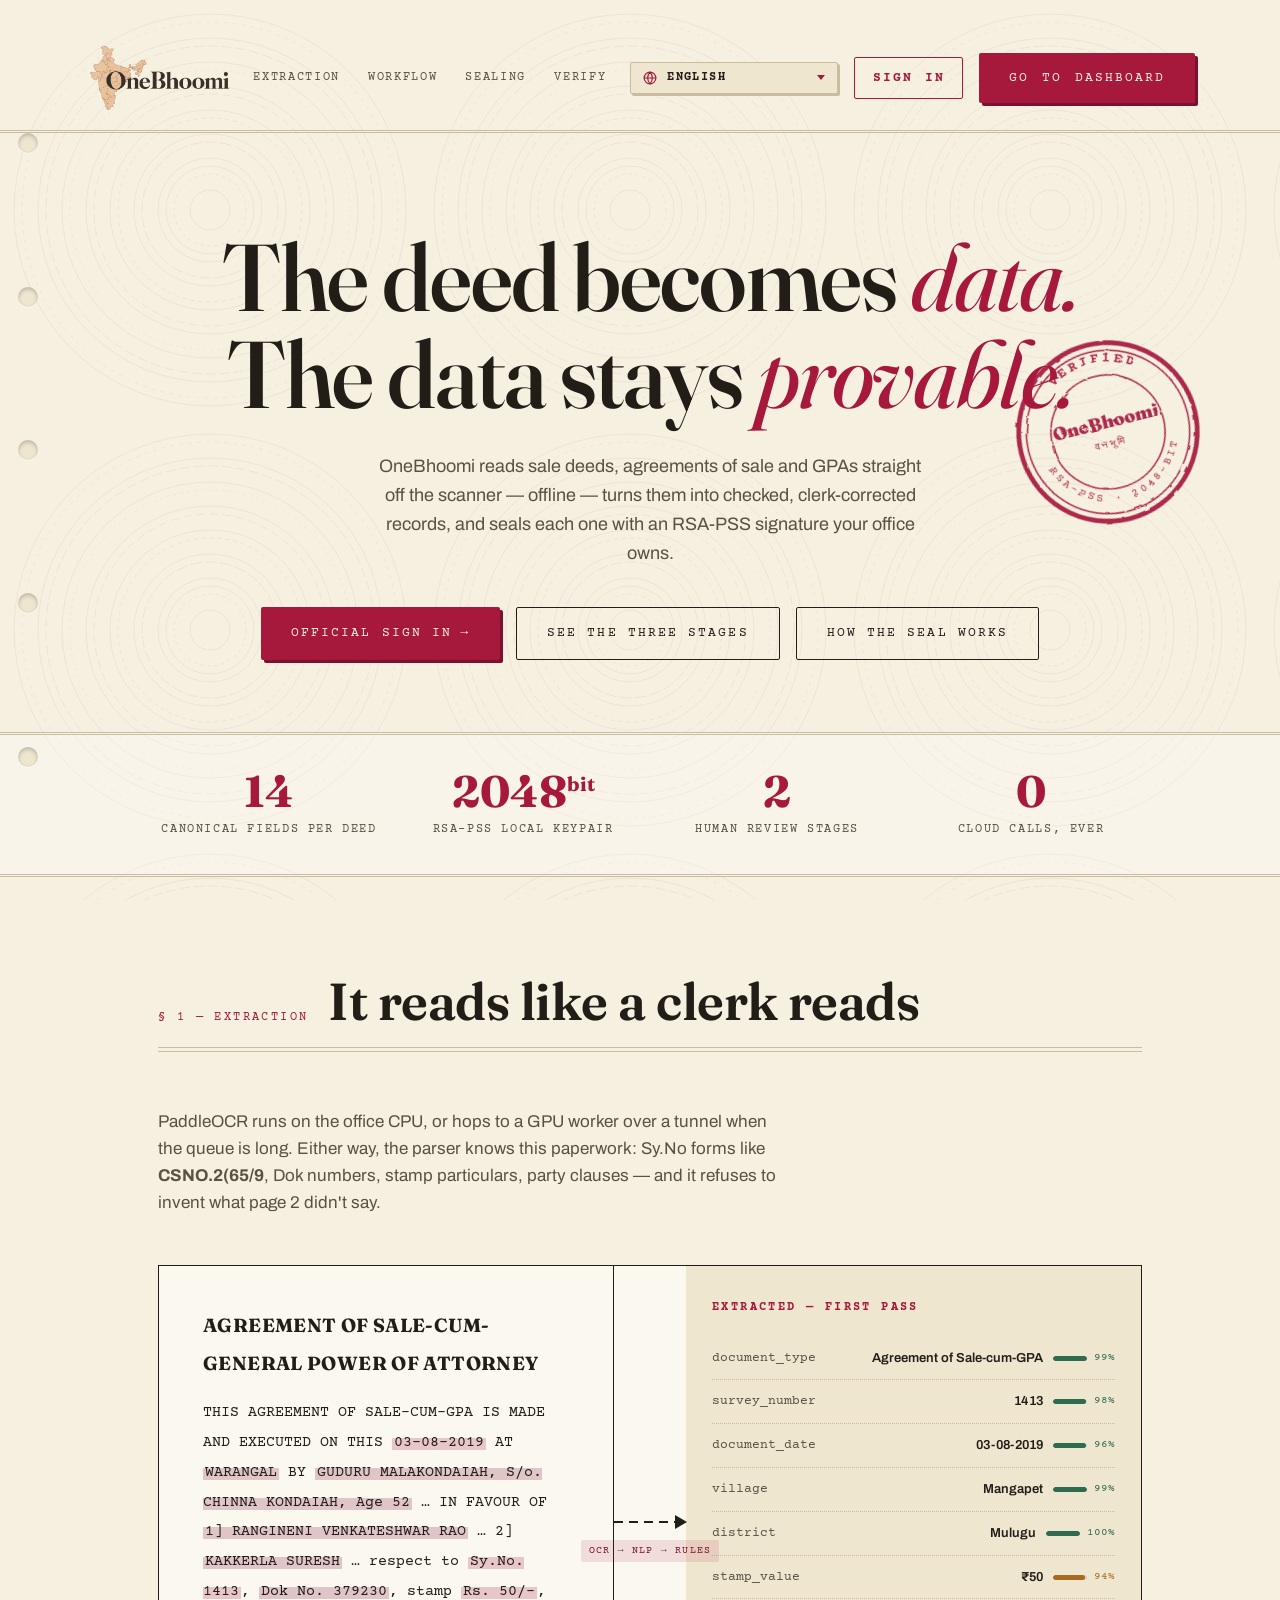
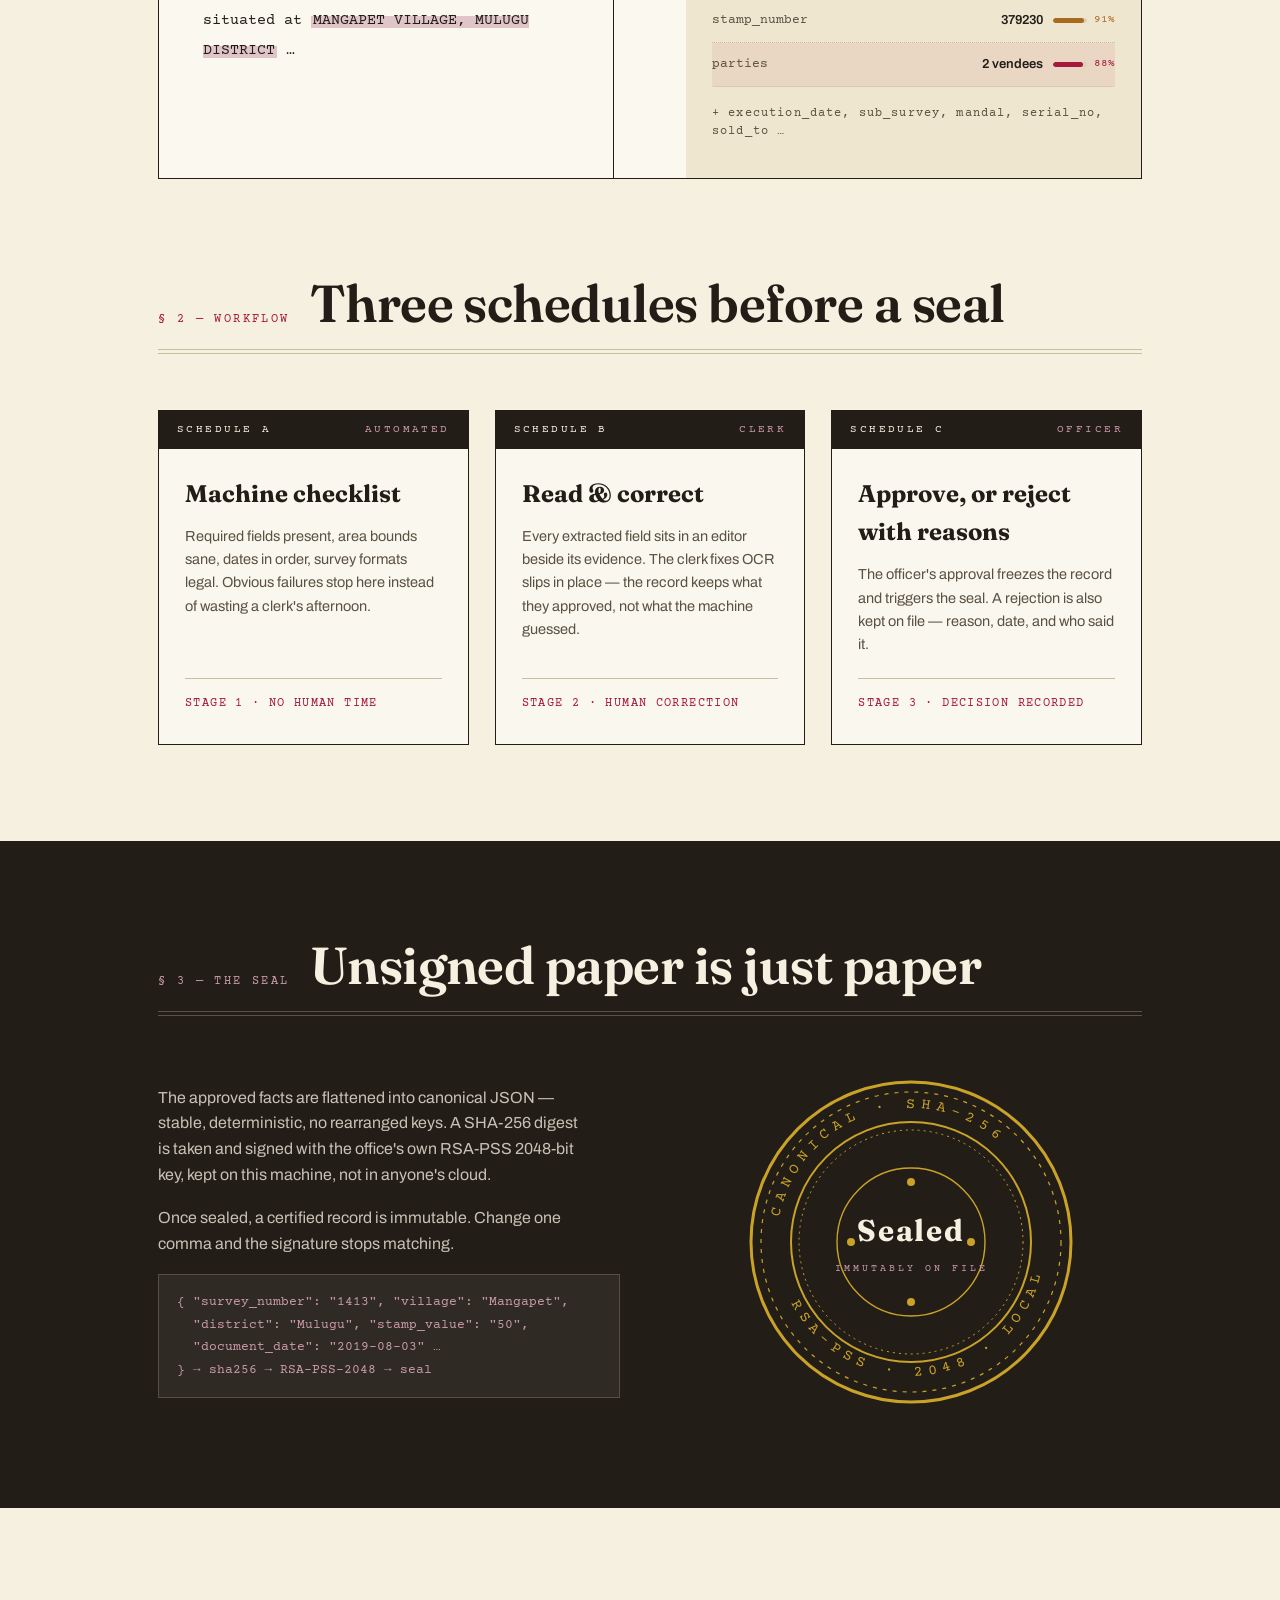
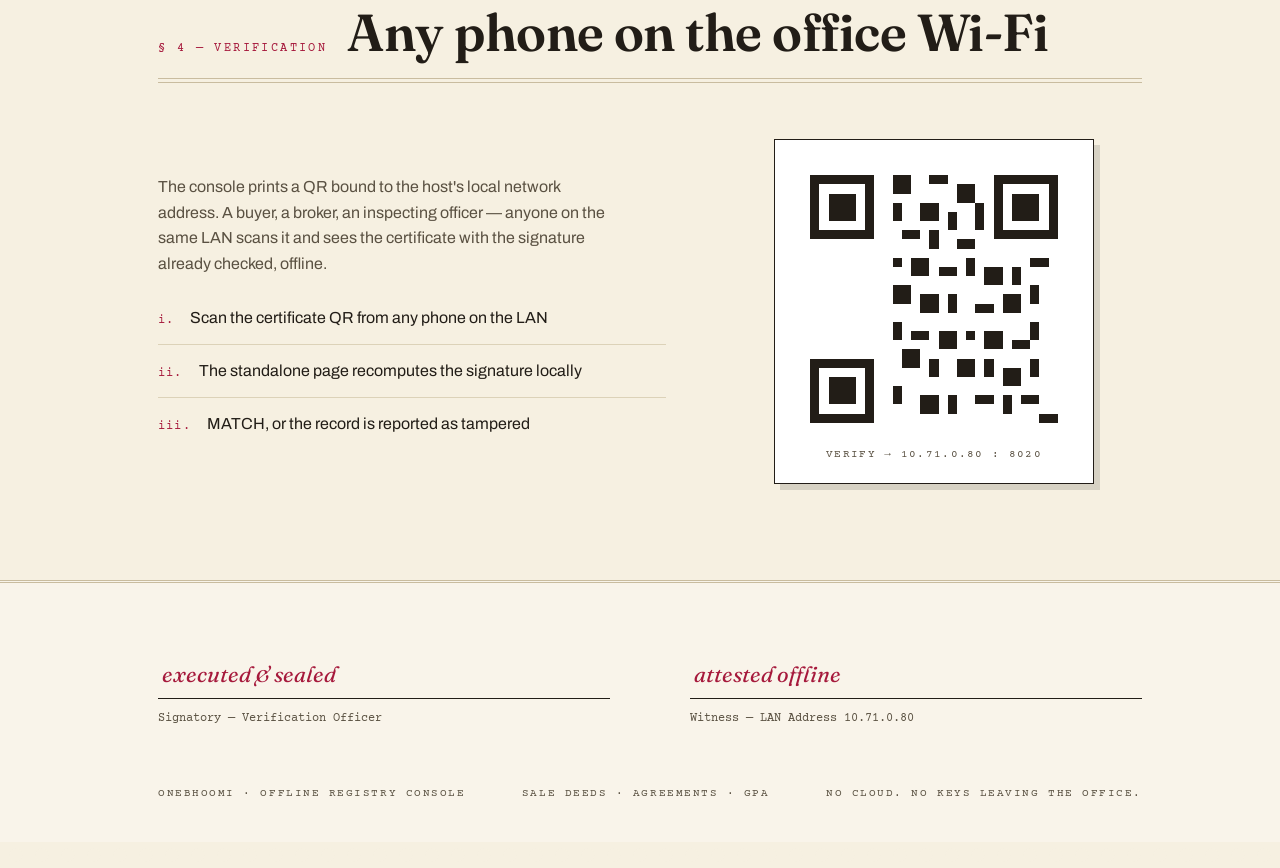
==== commit 306bb229: "feat: add authentication portal, clerk-officer role workflows, and approval queue integration" ====
--- a/01-onebhoomi-final.html
+++ b/01-onebhoomi-final.html
@@ -440,6 +440,7 @@
           <option value="ta">தமிழ் (Tamil)</option>
         </select>
       </div>
+      <a class="btn btn-ghost btn-head" href="/auth/signin" id="headerSignInBtn" style="padding:10px 18px; border:1.5px solid var(--stamp); color:var(--stamp); text-transform:uppercase; letter-spacing:.14em; font-weight:700;">Sign In</a>
       <a class="btn btn-primary btn-head" href="/dashboard" data-i18n="nav_dashboard">Go to Dashboard</a>
     </div>
 </header>
@@ -452,7 +453,10 @@
       <h1 data-i18n="hero_h1">The deed becomes <em>data.</em><br>The data stays <em>provable.</em></h1>
       <p class="lede" data-i18n="hero_lede">OneBhoomi reads sale deeds, agreements of sale and GPAs straight off the scanner — offline — turns them into checked, clerk-corrected records, and seals each one with an RSA-PSS signature your office owns.</p>
       <div class="acts">
-        <a class="btn btn-primary" href="#workflow" data-i18n="hero_act_stages">See the three stages</a>
+        <a class="btn btn-primary" href="/auth/signin" style="display:inline-flex; align-items:center; gap:8px;">
+          <span>Official Sign In</span> &rarr;
+        </a>
+        <a class="btn btn-ghost" href="#workflow" data-i18n="hero_act_stages">See the three stages</a>
         <a class="btn btn-ghost" href="#sealing" data-i18n="hero_act_seal">How the seal works</a>
       </div>
       <div class="stamp" aria-hidden="true">
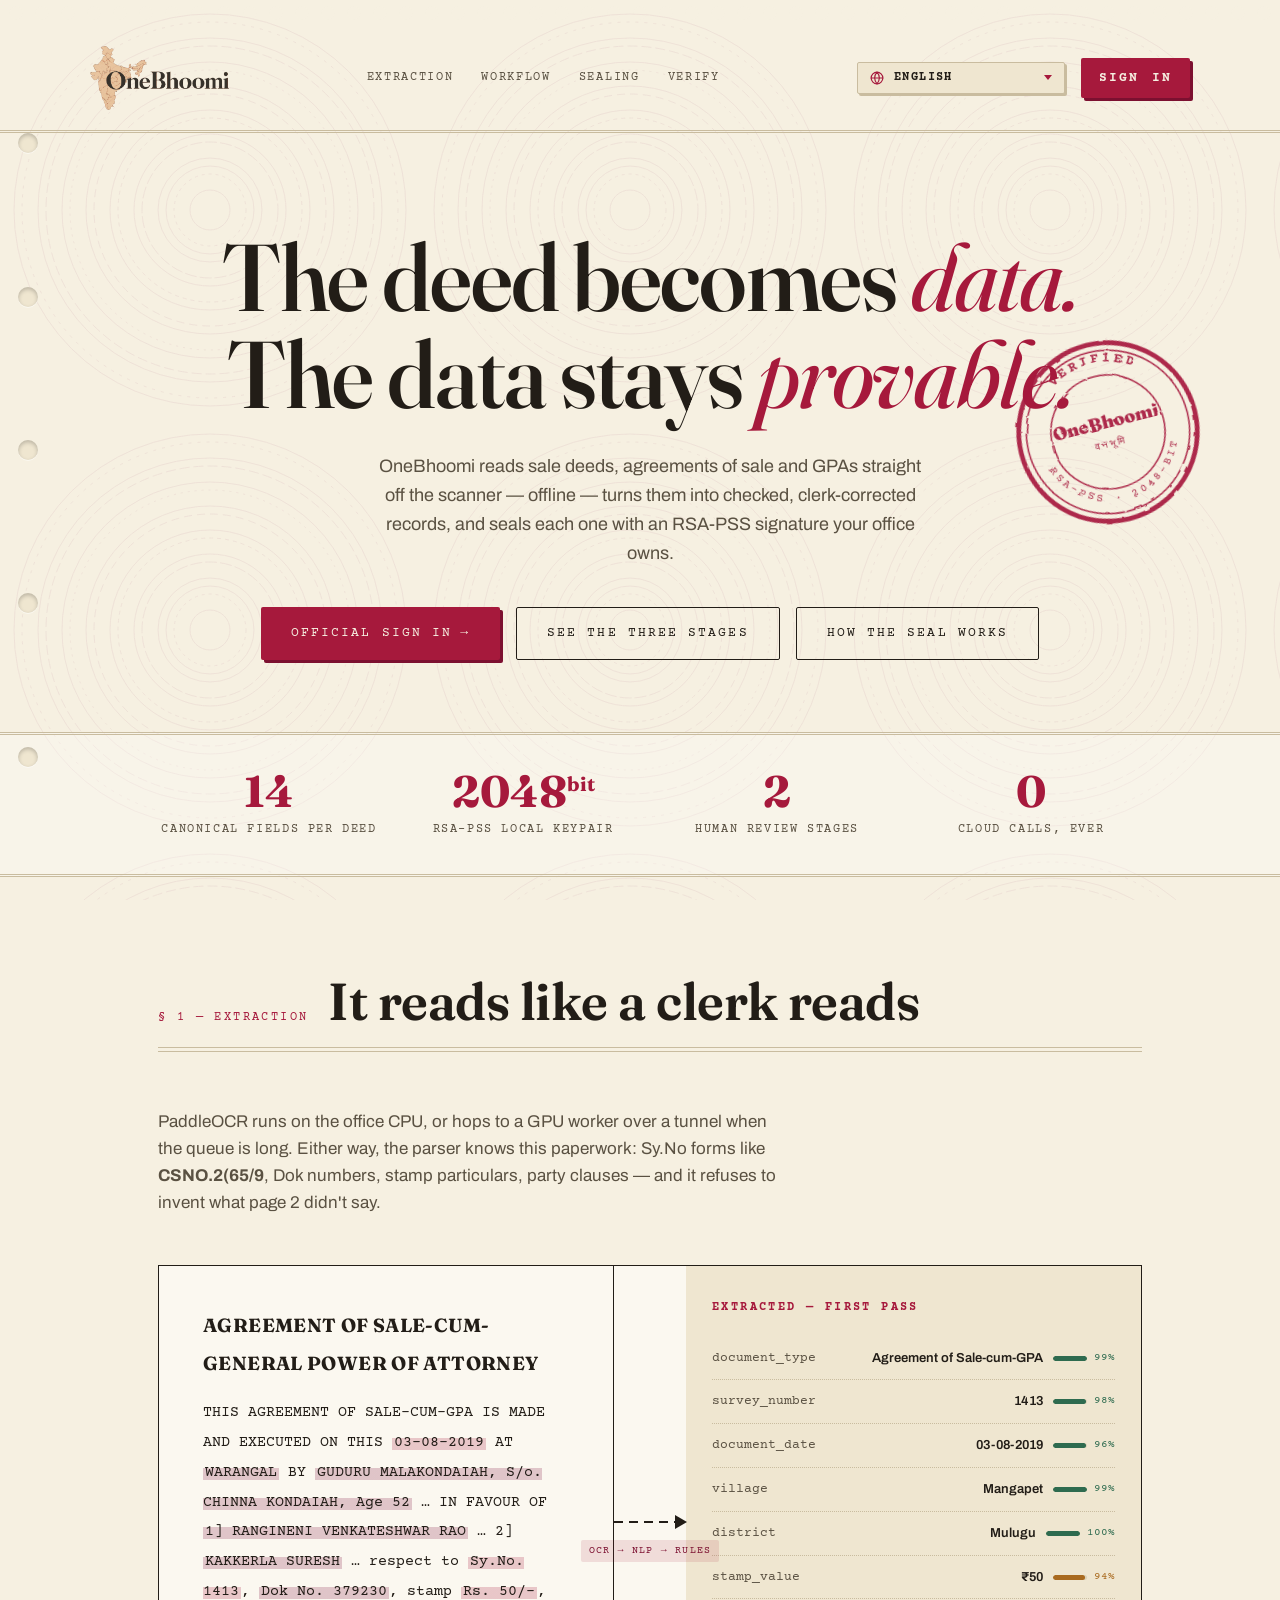
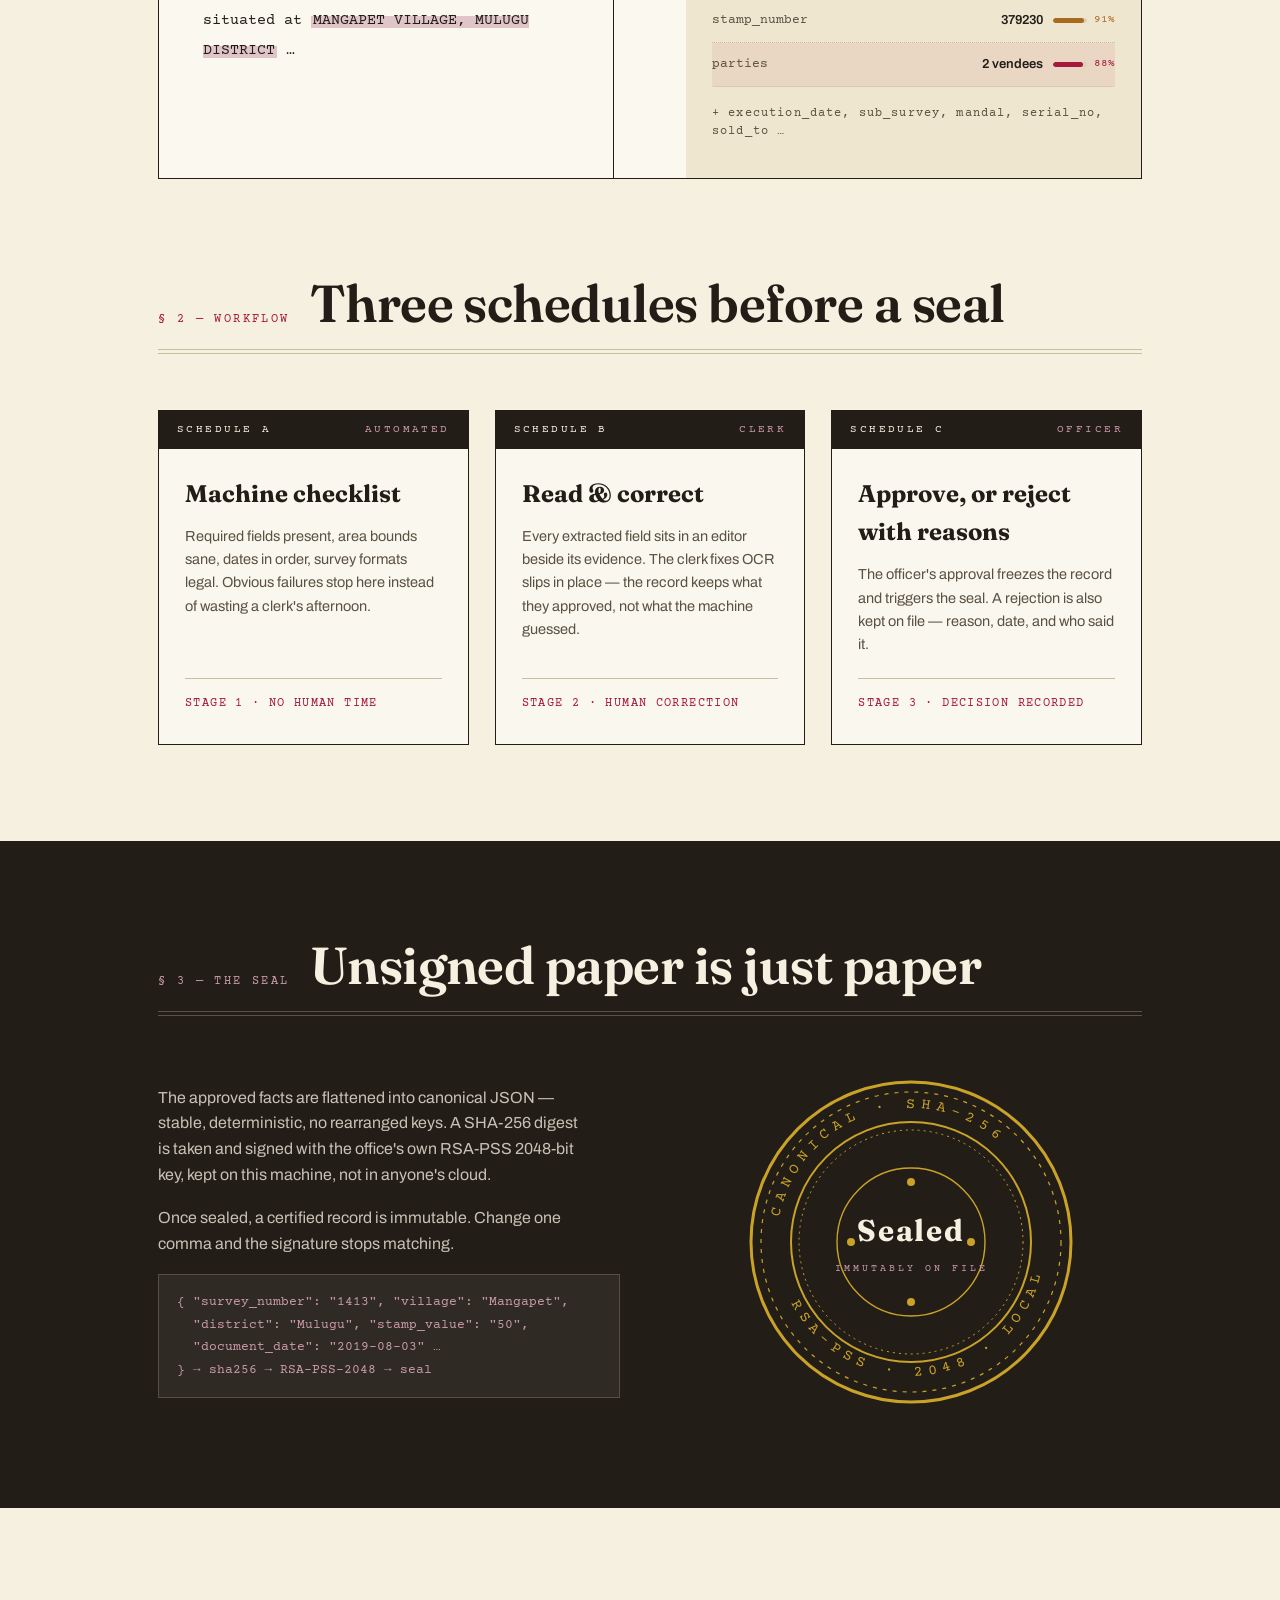
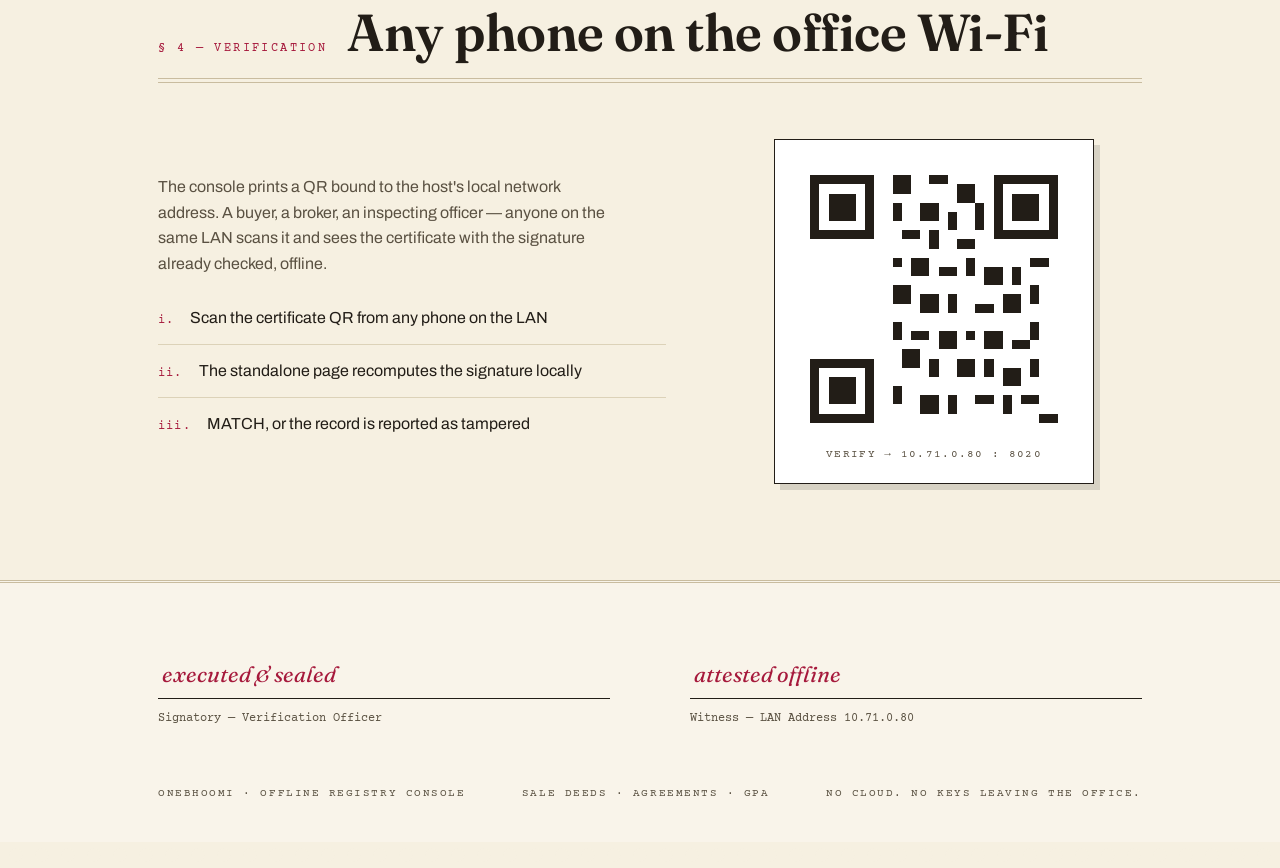
==== commit 5b6e6b8b: "fix: responsive UI updates, action button alignment, officer dashboard charts, and certificate role " ====
--- a/01-onebhoomi-final.html
+++ b/01-onebhoomi-final.html
@@ -129,11 +129,25 @@
     letter-spacing: normal;
   }
   
-  /* Font fallbacks for Indic languages */
-  html[lang="hi"] body, html[lang="hi"] p, html[lang="hi"] .lede, html[lang="hi"] span, html[lang="hi"] a { font-family: "Noto Sans Devanagari", var(--sans); }
-  html[lang="te"] body, html[lang="te"] p, html[lang="te"] .lede, html[lang="te"] span, html[lang="te"] a { font-family: "Noto Sans Telugu", var(--sans); }
-  html[lang="kn"] body, html[lang="kn"] p, html[lang="kn"] .lede, html[lang="kn"] span, html[lang="kn"] a { font-family: "Noto Sans Kannada", var(--sans); }
-  html[lang="ta"] body, html[lang="ta"] p, html[lang="ta"] .lede, html[lang="ta"] span, html[lang="ta"] a { font-family: "Noto Sans Tamil", var(--sans); }
+  /* Font fallbacks & optical size equalizer for Indic languages */
+  html[lang="hi"] body, html[lang="hi"] p, html[lang="hi"] span, html[lang="hi"] a, html[lang="hi"] button, html[lang="hi"] th, html[lang="hi"] td, html[lang="hi"] label, html[lang="hi"] div {
+    font-family: "Noto Sans Devanagari", var(--sans), sans-serif;
+  }
+  html[lang="te"] body, html[lang="te"] p, html[lang="te"] span, html[lang="te"] a, html[lang="te"] button, html[lang="te"] th, html[lang="te"] td, html[lang="te"] label, html[lang="te"] div {
+    font-family: "Noto Sans Telugu", var(--sans), sans-serif;
+  }
+  html[lang="kn"] body, html[lang="kn"] p, html[lang="kn"] span, html[lang="kn"] a, html[lang="kn"] button, html[lang="kn"] th, html[lang="kn"] td, html[lang="kn"] label, html[lang="kn"] div {
+    font-family: "Noto Sans Kannada", var(--sans), sans-serif;
+  }
+  html[lang="ta"] body, html[lang="ta"] p, html[lang="ta"] span, html[lang="ta"] a, html[lang="ta"] button, html[lang="ta"] th, html[lang="ta"] td, html[lang="ta"] label, html[lang="ta"] div {
+    font-family: "Noto Sans Tamil", var(--sans), sans-serif;
+  }
+
+  /* Reset letter-spacing for Indic scripts so spacing matches English positioning without breaking font sizing */
+  html[lang]:not([lang="en"]) *,
+  html[lang]:not([lang="en"]) ::placeholder {
+    letter-spacing: normal !important;
+  }
 
   header{border-bottom:3px double var(--rule)}
   .reg-bar{
@@ -142,15 +156,16 @@
   }
   .brand{
     display:flex;align-items:center;gap:14px;text-decoration:none;color:var(--ink);
-    white-space:nowrap;flex-shrink:0;
-  }
+    white-space:nowrap;flex-shrink:0;text-align:left;
+  }
+  .brand img { display:block; height:64px; width:auto; }
   .brand b{
     font-family:var(--serif);font-weight:900;font-size:26px;letter-spacing:.04em;
-    white-space:nowrap;
+    white-space:nowrap;text-align:left;
   }
   .brand span{
     font-family:var(--type);font-size:11px;letter-spacing:.14em;color:var(--stamp);
-    text-transform:uppercase;white-space:nowrap;display:inline-block;
+    text-transform:uppercase;white-space:nowrap;display:inline-block;text-align:left;
   }
   nav{
     display:flex;gap:28px;align-items:center;white-space:nowrap;
@@ -414,7 +429,7 @@
 
 <header>
   <div class="wrap reg-bar">
-    <a class="brand" href="#top" style="display:inline-flex; align-items:center; text-decoration:none;">
+    <a class="brand" href="/" style="display:inline-flex; align-items:center; text-decoration:none;">
       <img src="/logo.png?v=20260904d" alt="OneBhoomi" style="height:64px; width:auto; display:block; mix-blend-mode:multiply; filter:contrast(1.02);">
     </a>
 
@@ -440,8 +455,9 @@
           <option value="ta">தமிழ் (Tamil)</option>
         </select>
       </div>
-      <a class="btn btn-ghost btn-head" href="/auth/signin" id="headerSignInBtn" style="padding:10px 18px; border:1.5px solid var(--stamp); color:var(--stamp); text-transform:uppercase; letter-spacing:.14em; font-weight:700;">Sign In</a>
-      <a class="btn btn-primary btn-head" href="/dashboard" data-i18n="nav_dashboard">Go to Dashboard</a>
+      <div id="headerAuthContainer" style="display:inline-flex; align-items:center; gap:10px;">
+        <a class="btn btn-primary btn-head" href="/auth/signin" id="headerSignInBtn" data-i18n="nav_signin" style="padding:10px 18px; font-weight:700;">Sign In</a>
+      </div>
     </div>
 </header>
 
@@ -453,7 +469,7 @@
       <h1 data-i18n="hero_h1">The deed becomes <em>data.</em><br>The data stays <em>provable.</em></h1>
       <p class="lede" data-i18n="hero_lede">OneBhoomi reads sale deeds, agreements of sale and GPAs straight off the scanner — offline — turns them into checked, clerk-corrected records, and seals each one with an RSA-PSS signature your office owns.</p>
       <div class="acts">
-        <a class="btn btn-primary" href="/auth/signin" style="display:inline-flex; align-items:center; gap:8px;">
+        <a class="btn btn-primary" href="/auth/signin" id="heroAuthBtn" style="display:inline-flex; align-items:center; gap:8px;">
           <span>Official Sign In</span> &rarr;
         </a>
         <a class="btn btn-ghost" href="#workflow" data-i18n="hero_act_stages">See the three stages</a>
